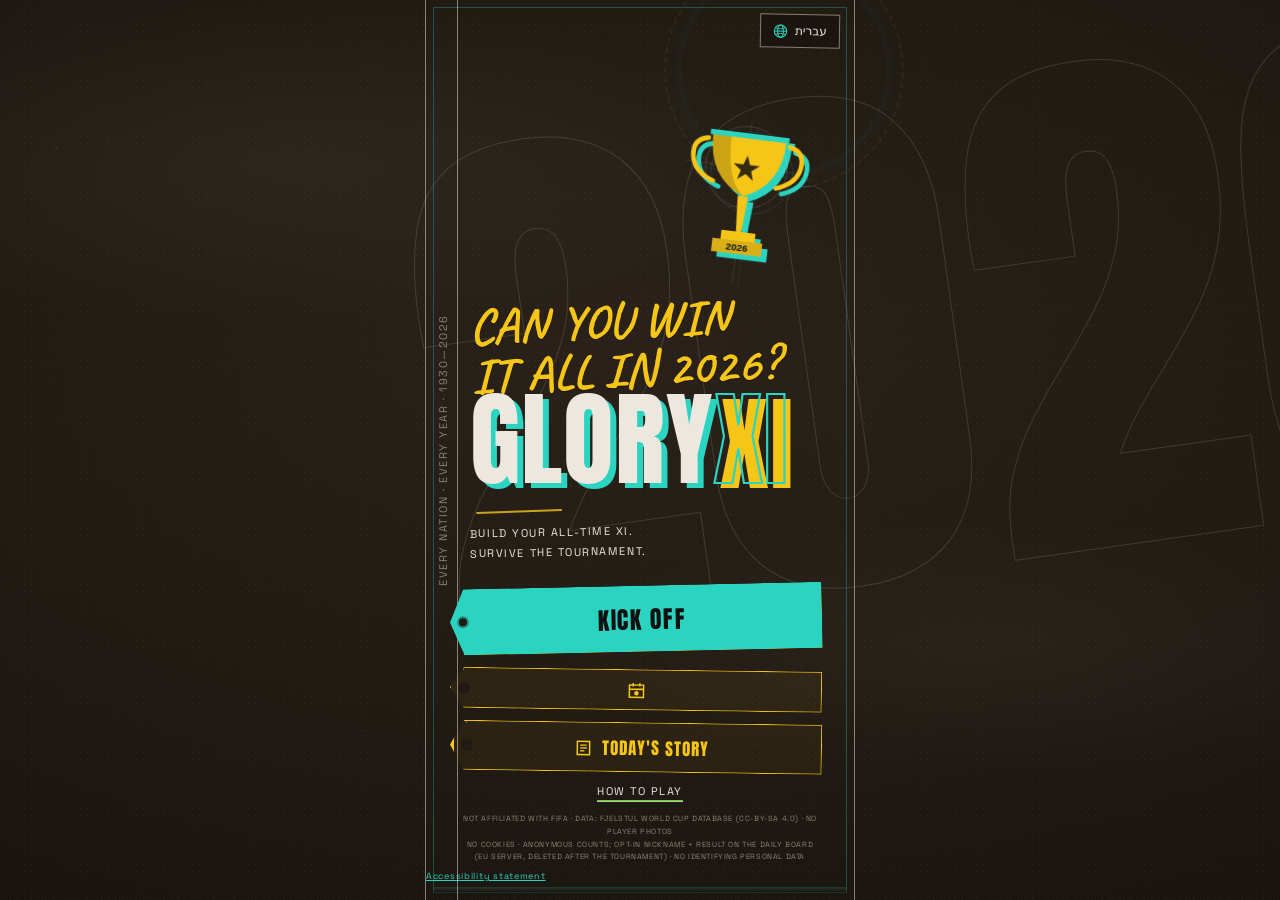
==== index.html @ 89cf3d07 "Scorer engine: personal goal-tendency, opponent scorers, assists, tournament tables - Personal goal-" ====
<!DOCTYPE html>
<html lang="en" dir="ltr">
<head>
  <meta charset="UTF-8">
  <meta name="viewport" content="width=device-width, initial-scale=1.0, viewport-fit=cover">
  <meta name="theme-color" content="#211B14">
  <title>GloryXI — Build Your All-Time XI</title>
  <meta name="description" content="Draw a nation and a year, build your all-time XI from 1930 to 2026, then watch the results clatter in.">
  <meta property="og:title" content="GloryXI — Can You Win It All in 2026?">
  <meta property="og:description" content="Build your all-time XI from every nation and every year since 1930 — then survive a full simulated tournament.">
  <meta property="og:type" content="website">
  <meta property="og:url" content="https://moshfrenkel.github.io/gloryxi/">
  <meta property="og:image" content="https://moshfrenkel.github.io/gloryxi/og.png">
  <meta name="twitter:card" content="summary_large_image">
  <link rel="icon" type="image/svg+xml" href="data:image/svg+xml,%3Csvg xmlns='http://www.w3.org/2000/svg' viewBox='0 0 32 32'%3E%3Crect width='32' height='32' fill='%23101010'/%3E%3Ctext x='16' y='24' text-anchor='middle' font-family='Arial Narrow,Arial' font-weight='bold' font-size='18' fill='%232BD4C0'%3EXI%3C/text%3E%3C/svg%3E">
  <!-- self-hosted fonts — zero third-party requests -->
  <link rel="stylesheet" href="./css/fonts.css">
  <link rel="stylesheet" href="./css/style.css">
  <link rel="stylesheet" href="./css/story.css">
  <!-- daily-leaderboard backend config (public anon key; empty = leaderboard off) -->
  <script src="./js/config.js"></script>
  <!-- anonymous usage stats (Umami) — no cookies, no personal data; see footer note -->
  <script>
    /* owner opt-out: open the site once with ?boss on any device and that
       browser is excluded from analytics forever (umami honours this key) */
    try {
      if (location.search.indexOf('boss') !== -1) localStorage.setItem('umami.disabled', '1');
      if (location.search.indexOf('resetnick') !== -1) localStorage.removeItem('gxi_nick');
    } catch (e) { /* ok */ }
  </script>
  <script defer src="https://cloud.umami.is/script.js" data-website-id="6cae454a-64d6-4b20-b205-41c0088eb00f" data-domains="moshfrenkel.github.io"></script>
</head>
<body>

<div id="loading" class="screen active">
  <div class="load-mark">XI</div>
  <div class="load-cap" data-i18n="loading">LOADING SQUADS</div>
</div>

<!-- S1 — THE SLEEVE -->
<div id="s1" class="screen">
  <div class="reg-marks" aria-hidden="true"></div>
  <div class="vinyl-rings" aria-hidden="true"></div>
  <button id="btn-lang" aria-label="Switch language">
    <svg width="15" height="15" viewBox="0 0 16 16" aria-hidden="true">
      <circle cx="8" cy="8" r="6.6" fill="none" stroke="currentColor" stroke-width="1.1"/>
      <ellipse cx="8" cy="8" rx="3" ry="6.6" fill="none" stroke="currentColor" stroke-width="1.1"/>
      <line x1="1.4" y1="8" x2="14.6" y2="8" stroke="currentColor" stroke-width="1.1"/>
      <path d="M2.6 4.6 Q8 6.4 13.4 4.6 M2.6 11.4 Q8 9.6 13.4 11.4" fill="none" stroke="currentColor" stroke-width="0.9"/>
    </svg>
    <span id="lang-label">עברית</span>
  </button>
  <div class="s1-spine t-cap" aria-hidden="true">EVERY NATION · EVERY YEAR · 1930—2026</div>
  <div class="s1-stack">
    <svg class="trophy-hero" viewBox="0 0 200 250" fill="none" xmlns="http://www.w3.org/2000/svg" aria-label="Trophy">
      <!-- blueprint construction lines behind the cup -->
      <circle cx="100" cy="70" r="62" stroke="rgba(237,232,223,0.22)" stroke-width="1"/>
      <line x1="100" y1="2" x2="100" y2="248" stroke="rgba(237,232,223,0.14)" stroke-width="1"/>
      <line x1="6" y1="70" x2="194" y2="70" stroke="rgba(237,232,223,0.14)" stroke-width="1"/>
      <!-- handles -->
      <path d="M38 32 Q14 36 18 62 Q22 86 52 96" stroke="#F5C518" stroke-width="7" fill="none" stroke-linecap="round"/>
      <path d="M162 32 Q186 36 182 62 Q178 86 148 96" stroke="#F5C518" stroke-width="7" fill="none" stroke-linecap="round"/>
      <!-- bowl -->
      <path d="M44 24 L156 24 Q156 92 100 114 Q44 92 44 24 Z" fill="#F5C518"/>
      <path d="M100 114 Q44 92 44 24 L72 24 Q72 92 100 114 Z" fill="rgba(16,16,16,0.18)"/>
      <rect x="40" y="18" width="120" height="8" fill="#2BD4C0"/>
      <!-- stem + base -->
      <path d="M92 114 L108 114 L104 168 L96 168 Z" fill="#F5C518"/>
      <rect x="74" y="168" width="52" height="14" fill="#F5C518"/>
      <rect x="62" y="182" width="76" height="20" fill="#F5C518"/>
      <rect x="62" y="182" width="76" height="20" fill="rgba(16,16,16,0.12)"/>
      <text x="100" y="197" text-anchor="middle" font-family="Arial Narrow, Arial" font-weight="bold" font-size="15" fill="#101010">2026</text>
      <!-- star -->
      <polygon points="100,52 105,66 120,66 108,75 112,89 100,80 88,89 92,75 80,66 95,66" fill="#101010" opacity="0.85"/>
    </svg>
    <div class="s1-q" data-i18n="s1q">CAN YOU WIN<br>IT ALL IN 2026?</div>
    <div class="s1-logo">GLORY<span class="s1-logo-xi">XI</span></div>
    <div class="s1-rule" aria-hidden="true"></div>
    <div class="s1-tag t-cap" data-i18n="s1tag">BUILD YOUR ALL-TIME XI.<br>SURVIVE THE TOURNAMENT.</div>
  </div>
  <button id="btn-start" class="slab slab-hot" data-i18n="kickoff">KICK OFF</button>
  <button id="daily-btn" class="slab daily-strip" hidden>
    <svg width="17" height="17" viewBox="0 0 18 18" aria-hidden="true"><rect x="1.5" y="3" width="15" height="13" fill="none" stroke="currentColor" stroke-width="1.6"/><line x1="1.5" y1="7.5" x2="16.5" y2="7.5" stroke="currentColor" stroke-width="1.6"/><line x1="5.5" y1="1" x2="5.5" y2="4.5" stroke="currentColor" stroke-width="1.6"/><line x1="12.5" y1="1" x2="12.5" y2="4.5" stroke="currentColor" stroke-width="1.6"/><circle cx="9" cy="11.8" r="2.4" fill="currentColor"/></svg>
    <span id="daily-btn-label"></span>
  </button>
  <button id="story-btn" class="slab daily-strip story-strip" hidden>
    <svg width="17" height="17" viewBox="0 0 18 18" aria-hidden="true"><rect x="2.5" y="2" width="13" height="14" fill="none" stroke="currentColor" stroke-width="1.6"/><line x1="5.5" y1="6" x2="12.5" y2="6" stroke="currentColor" stroke-width="1.4"/><line x1="5.5" y1="9" x2="12.5" y2="9" stroke="currentColor" stroke-width="1.4"/><line x1="5.5" y1="12" x2="10" y2="12" stroke="currentColor" stroke-width="1.4"/></svg>
    <span id="story-btn-label"></span>
  </button>
  <button id="howto-link" class="t-cap" data-i18n="howto_link">HOW TO PLAY</button>
  <div class="footer-note t-cap" data-i18n="footer">Not affiliated with FIFA · Data: Fjelstul World Cup Database (CC-BY-SA 4.0) · No player photos<br>No cookies · anonymous play counts only (visits &amp; games) · no personal data</div>
  <a class="footer-link" href="./accessibility.html" data-i18n="a11y_link">הצהרת נגישות</a>
</div>

<!-- S-HOWTO — 3-step how to play (first run + on demand) -->
<div id="s-howto" class="screen">
  <div class="ht-kicker t-cap" data-i18n="ht_title">HOW TO PLAY</div>
  <div class="ht-zone">
    <div class="ht-art">
      <svg id="ht-art-1" viewBox="0 0 200 120" aria-hidden="true">
        <rect x="22" y="18" width="92" height="62" fill="none" stroke="#EDE8DF" stroke-width="1.5"/>
        <rect x="30" y="26" width="76" height="46" fill="#2BD4C0" opacity="0.85"/>
        <rect x="126" y="18" width="56" height="62" fill="none" stroke="#EDE8DF" stroke-width="1.5"/>
        <text x="154" y="60" text-anchor="middle" font-family="Arial Narrow, Arial" font-weight="bold" font-size="26" fill="#F5C518">1970</text>
        <path d="M52 100 L88 100 M70 88 L70 100" stroke="#8A8378" stroke-width="1.5" fill="none"/>
        <path d="M140 95 q8 12 24 4" stroke="#2BD4C0" stroke-width="2" fill="none"/>
        <path d="M160 102 l6 -4 l-7 -2 z" fill="#2BD4C0"/>
      </svg>
      <svg id="ht-art-2" viewBox="0 0 200 120" aria-hidden="true" style="display:none">
        <rect x="30" y="14" width="140" height="26" fill="none" stroke="#EDE8DF" stroke-width="1.5"/>
        <circle cx="46" cy="27" r="7" fill="#2BD4C0"/>
        <line x1="62" y1="27" x2="130" y2="27" stroke="#8A8378" stroke-width="2"/>
        <text x="160" y="33" text-anchor="middle" font-family="Arial Narrow, Arial" font-weight="bold" font-size="16" fill="#F5C518">87</text>
        <path d="M100 46 L100 66 M92 58 L100 67 L108 58" stroke="#2BD4C0" stroke-width="2" fill="none"/>
        <rect x="58" y="72" width="84" height="34" fill="none" stroke="#EDE8DF" stroke-width="1.5"/>
        <circle cx="80" cy="89" r="6" fill="none" stroke="#2BD4C0" stroke-width="1.6"/>
        <circle cx="100" cy="89" r="6" fill="#2BD4C0"/>
        <circle cx="120" cy="89" r="6" fill="none" stroke="#2BD4C0" stroke-width="1.6"/>
        <text x="100" y="116" text-anchor="middle" font-family="Arial Narrow, Arial" font-weight="bold" font-size="11" fill="#8A8378">× 11</text>
      </svg>
      <svg id="ht-art-3" viewBox="0 0 200 120" aria-hidden="true" style="display:none">
        <path d="M30 96 L58 96 L58 60 L86 60 L86 30 L114 30 L114 60 L142 60 L142 96 L170 96" fill="none" stroke="#EDE8DF" stroke-width="1.5"/>
        <path d="M88 12 Q76 14 78 26 Q80 38 94 42 M112 12 Q124 14 122 26 Q120 38 106 42" stroke="#F5C518" stroke-width="3" fill="none" stroke-linecap="round"/>
        <path d="M90 8 L110 8 Q110 36 100 44 Q90 36 90 8 Z" fill="#F5C518"/>
        <rect x="93" y="44" width="14" height="6" fill="#F5C518"/>
        <circle cx="48" cy="84" r="4" fill="#2BD4C0"/><circle cx="100" cy="84" r="4" fill="#2BD4C0"/><circle cx="152" cy="84" r="4" fill="#2BD4C0"/>
      </svg>
    </div>
    <div class="ht-step t-cap" id="ht-step">1 / 3</div>
    <div class="ht-title" id="ht-title"></div>
    <div class="ht-body" id="ht-body"></div>
  </div>
  <div class="ht-dashes" aria-hidden="true"><i id="htd-1"></i><i id="htd-2"></i><i id="htd-3"></i></div>
  <button id="ht-next" class="slab slab-hot"></button>
</div>

<!-- S-DAILY — daily challenge board -->
<div id="s-daily" class="screen">
  <div class="status-strip">
    <div class="t-cap" data-i18n="daily_title">THE DAILY CHALLENGE</div>
  </div>
  <div class="daily-head">
    <div class="daily-big" data-i18n="daily_big">ONE A DAY.<br>UNTIL THE FINAL.</div>
    <div class="t-cap daily-sub" data-i18n="daily_sub">39 DAYS · ONLY TODAY IS OPEN · PROOF GOES TO THE GROUP</div>
    <a id="daily-group-link" href="https://chat.whatsapp.com/CcAQQbH9AVi9VCGCJer4JV" target="_blank" rel="noopener" data-i18n="grp_board">THE GROUP &#8594;</a>
    <button id="daily-board-link" class="lb-open-link" hidden data-i18n="lb_today">TODAY'S BOARD &#8594;</button>
  </div>
  <div id="daily-list" role="list" aria-label="Daily challenges"></div>
  <button id="daily-close" class="board-strip board-strip-close">
    <span class="t-cap" data-i18n="daily_back">BACK</span>
    <svg width="14" height="10" viewBox="0 0 14 10" aria-hidden="true"><path d="M1 1 L7 8 L13 1" stroke="#EDE8DF" stroke-width="1.5" fill="none"/></svg>
  </button>
</div>

<!-- S-BOARD — live daily leaderboard -->
<div id="s-board" class="screen">
  <div class="status-strip">
    <div class="t-cap" data-i18n="lb_board_title">DAILY BOARD</div>
  </div>
  <div class="board-head">
    <h2 id="board-title" class="board-title"></h2>
    <p id="board-sub" class="board-sub t-cap"></p>
  </div>
  <div id="board-state" class="board-state" role="status"></div>
  <ol id="board-list" class="board-list" aria-label="Daily leaderboard"></ol>
  <button id="board-back" class="board-strip board-strip-close">
    <span class="t-cap" data-i18n="daily_back">BACK</span>
    <svg width="14" height="10" viewBox="0 0 14 10" aria-hidden="true"><path d="M1 1 L7 8 L13 1" stroke="#EDE8DF" stroke-width="1.5" fill="none"/></svg>
  </button>
</div>

<!-- S0 — HALL OF LEGENDS (captain's pick) -->
<div id="s0" class="screen">
  <div class="status-strip">
    <div class="t-cap legend-kicker" data-i18n="s0_kicker">STEP 1 · YOUR LEGEND</div>
  </div>
  <div class="legend-head">
    <div class="legend-title" data-i18n="s0_title">HALL OF<br>LEGENDS</div>
    <div class="t-cap legend-sub" data-i18n="s0_sub">PICK ONE ALL-TIME GREAT — HE GOES STRAIGHT INTO YOUR TEAM.<br>THE OTHER 10? RANDOM DRAWS. GOOD LUCK.</div>
  </div>
  <div id="legend-list" role="list" aria-label="Legends"></div>
</div>

<!-- S2 — THE DRAW (auto split-flap) -->
<div id="s2" class="screen">
  <div class="s2-spine t-cap" aria-hidden="true" data-i18n="s2_spine">THE DRAW</div>
  <div class="s2-round t-cap" id="s2-round"></div>
  <div class="spin-zone">
    <div class="flagreel" id="flagreel">
      <div class="reel-fade t" aria-hidden="true"></div>
      <div class="flag-track" id="flag-track"></div>
      <div class="reel-fade b" aria-hidden="true"></div>
    </div>
    <div class="spin-year-frame">
      <div id="spin-year">––––</div>
    </div>
  </div>
  <div id="draw-header" class="draw-stamp" aria-live="assertive"></div>
  <div class="skip-row">
    <button id="btn-skip-team" class="skip-box t-cap" data-i18n="skip_team">NEW NATION</button>
    <button id="btn-skip-year" class="skip-box t-cap" data-i18n="skip_year">NEW YEAR</button>
  </div>
  <div class="hint-line t-cap" data-i18n="s2_hint">DRAWING YOUR NATION AND YEAR…</div>
</div>

<!-- S3 — SQUAD SHEET -->
<div id="s3" class="screen">
  <div class="status-strip">
    <div id="progress-pips" aria-label="Draft progress"></div>
    <div id="round-label" class="t-cap" aria-live="polite"></div>
  </div>
  <div class="squad-spine t-cap" id="squad-spine" aria-hidden="true"></div>
  <div class="squad-head">
    <img id="squad-flag" class="squad-flag" alt="" draggable="false">
    <div id="squad-title" class="squad-title"></div>
    <div class="skip-row skip-row-s3">
      <button id="btn-skip-team-s3" class="skip-box t-cap" data-i18n="skip_team">NEW NATION</button>
      <button id="btn-skip-year-s3" class="skip-box t-cap" data-i18n="skip_year">NEW YEAR</button>
    </div>
  </div>
  <div class="hint-line t-cap" data-i18n="s3_hint">TAP A PLAYER, THEN TAP A POSITION</div>
  <div id="player-list" role="list" aria-label="Squad"></div>
  <button id="board-toggle" class="board-strip">
    <svg width="22" height="15" viewBox="0 0 22 15" aria-hidden="true"><rect x="1" y="1" width="20" height="13" fill="none" stroke="#2BD4C0" stroke-width="1.3"/><line x1="11" y1="1" x2="11" y2="14" stroke="#2BD4C0" stroke-width="1.3"/><circle cx="11" cy="7.5" r="2.6" fill="none" stroke="#2BD4C0" stroke-width="1.3"/></svg>
    <span class="t-cap" data-i18n="board_see">SEE MY TEAM SO FAR</span>
    <span id="board-count" class="board-count">0/11</span>
    <svg width="14" height="10" viewBox="0 0 14 10" aria-hidden="true"><path d="M1 9 L7 2 L13 9" stroke="#EDE8DF" stroke-width="1.5" fill="none"/></svg>
  </button>
</div>

<!-- S-JOKER — post-draft surprise -->
<div id="s-joker" class="screen">
  <div class="joker-head">
    <div class="t-cap joker-kicker" data-i18n="jk_kicker">SURPRISE — THE JOKER</div>
    <div class="joker-title" data-i18n="jk_title">ONE LAST CALL,<br>GAFFER</div>
    <div class="t-cap joker-sub" id="joker-sub">YOUR XI IS COMPLETE. SWAP ONE PLAYER FOR A FRESH DRAW — OR TRUST YOUR BOARD.</div>
  </div>
  <div class="board-pitch joker-pitch">
    <svg viewBox="0 0 375 520" preserveAspectRatio="none" class="pitch-lines" aria-hidden="true">
      <rect x="12" y="12" width="351" height="496" fill="none" stroke="#FFFFFF" stroke-width="1"/>
      <line x1="12" y1="260" x2="363" y2="260" stroke="#FFFFFF" stroke-width="1"/>
      <circle cx="187.5" cy="260" r="46" fill="none" stroke="#FFFFFF" stroke-width="1"/>
      <rect x="97" y="12" width="181" height="58" fill="none" stroke="#FFFFFF" stroke-width="1"/>
      <rect x="97" y="450" width="181" height="58" fill="none" stroke="#FFFFFF" stroke-width="1"/>
    </svg>
    <div id="joker-slots"></div>
  </div>
  <div class="action-row">
    <button id="joker-swap" class="slab slab-gold" data-i18n="jk_swap">SWAP ONE</button>
    <button id="joker-keep" class="slab slab-hot" data-i18n="jk_keep">PLAY</button>
  </div>
</div>

<!-- S-NAME — name your XI -->
<div id="s-name" class="screen">
  <div class="name-zone">
    <div class="t-cap name-kicker" data-i18n="nm_kicker">FINAL TOUCH</div>
    <div class="name-title" data-i18n="nm_title">NAME<br>YOUR XI</div>
    <input id="team-name" class="name-input" type="text" maxlength="18" autocomplete="off"
           autocapitalize="characters" spellcheck="false" placeholder="THE INVINCIBLES" data-i18n-ph="nm_ph">
    <div class="t-cap name-hint" data-i18n="nm_hint">THIS GOES ON THE SCOREBOARD — AND ON THE SHARE CARD.</div>
  </div>
  <button id="btn-name-lock" class="slab slab-hot" data-i18n="nm_lock">LOCK IT IN</button>
</div>

<!-- S4 — THE BOARD (overlay) -->
<div id="s4" class="screen">
  <div class="board-head">
    <span class="t-cap" data-i18n="s4_head">MY TEAM — 4·4·2</span>
    <span id="board-count-2" class="board-count"></span>
  </div>
  <div class="board-pitch">
    <svg viewBox="0 0 375 520" preserveAspectRatio="none" class="pitch-lines" aria-hidden="true">
      <rect x="12" y="12" width="351" height="496" fill="none" stroke="#EDE8DF" stroke-width="1"/>
      <line x1="12" y1="260" x2="363" y2="260" stroke="#EDE8DF" stroke-width="1"/>
      <circle cx="187.5" cy="260" r="46" fill="none" stroke="#EDE8DF" stroke-width="1"/>
      <rect x="97" y="12" width="181" height="58" fill="none" stroke="#EDE8DF" stroke-width="1"/>
      <rect x="97" y="450" width="181" height="58" fill="none" stroke="#EDE8DF" stroke-width="1"/>
      <rect x="142" y="12" width="91" height="24" fill="none" stroke="#EDE8DF" stroke-width="1"/>
      <rect x="142" y="484" width="91" height="24" fill="none" stroke="#EDE8DF" stroke-width="1"/>
    </svg>
    <div id="board-slots"></div>
  </div>
  <button id="board-close" class="board-strip board-strip-close">
    <span class="t-cap" data-i18n="s4_close">BACK TO THE SQUAD</span>
    <svg width="14" height="10" viewBox="0 0 14 10" aria-hidden="true"><path d="M1 1 L7 8 L13 1" stroke="#EDE8DF" stroke-width="1.5" fill="none"/></svg>
  </button>
</div>

<!-- S5 — THE VIDIPRINTER -->
<div id="s5" class="screen">
  <div class="s5-head">
    <div class="t-cap s5-kicker" data-i18n="s5_kicker">RESULTS SERVICE</div>
    <div class="s5-title" data-i18n="s5_title">THE&nbsp;TOURNAMENT</div>
    <div class="hint-line t-cap" data-i18n="s5_hint">TAP THE BUTTON TO PLAY EACH MATCH</div>
  </div>
  <div id="printer-feed" role="log" aria-live="polite"></div>
  <button id="btn-next-match" class="slab slab-hot">RUN MATCH 1</button>
</div>

<!-- S6 — THE BACK COVER -->
<div id="s6" class="screen">
  <div class="reg-marks" aria-hidden="true"></div>
  <div class="verdict-zone">
    <div class="t-cap verdict-kicker" data-i18n="s6_kicker">FINAL RESULT</div>
    <div id="verdict-stage" class="verdict-stage"></div>
    <div id="verdict-proof" class="verdict-proof" hidden></div>
    <div id="verdict-record" class="verdict-record"></div>
    <div id="verdict-avg" class="t-cap verdict-avg"></div>
  </div>
  <div class="t-cap tracklist-label" data-i18n="xi_label">YOUR ALL-TIME XI</div>
  <div class="result-pitch">
    <svg viewBox="0 0 375 520" preserveAspectRatio="none" class="pitch-lines" aria-hidden="true">
      <rect x="12" y="12" width="351" height="496" fill="none" stroke="#FFFFFF" stroke-width="1.5"/>
      <line x1="12" y1="260" x2="363" y2="260" stroke="#FFFFFF" stroke-width="1.5"/>
      <circle cx="187.5" cy="260" r="46" fill="none" stroke="#FFFFFF" stroke-width="1.5"/>
      <rect x="97" y="12" width="181" height="58" fill="none" stroke="#FFFFFF" stroke-width="1.5"/>
      <rect x="97" y="450" width="181" height="58" fill="none" stroke="#FFFFFF" stroke-width="1.5"/>
    </svg>
    <div id="result-slots"></div>
  </div>
  <div id="tourney-badge" class="tourney-badge" hidden></div>
  <div id="result-scorers" class="result-scorers" hidden></div>
  <div id="lb-row" class="lb-row" hidden>
    <div id="lb-sent" class="lb-sent" hidden dir="auto"></div>
    <button id="lb-change" class="lb-open-link" hidden data-i18n="lb_change">change nickname</button>
    <button id="lb-view" class="lb-open-link" hidden data-i18n="lb_view">SEE THE DAILY BOARD &#8594;</button>
    <div id="lb-setnick" class="lb-setnick" hidden>
      <label for="lb-nick" id="lb-nick-label" class="lb-nick-label" data-i18n="lb_label">JOIN TODAY'S BOARD — PICK A NICKNAME</label>
      <input id="lb-nick" class="lb-nick" type="text" maxlength="20" autocomplete="off" spellcheck="false" dir="auto" data-i18n-ph="lb_ph" placeholder="Your nickname">
      <button id="lb-save" class="slab slab-hot lb-save" data-i18n="lb_save">ADD ME TO THE BOARD</button>
      <p id="lb-note" class="lb-note" data-i18n="lb_note">A nickname + your result only, for the daily board. Pick a name that doesn't identify you. No tracking.</p>
    </div>
  </div>
  <div class="action-row">
    <button id="btn-share" class="slab slab-hot" data-i18n="share">SHARE</button>
    <button id="btn-again" class="slab slab-line" data-i18n="again">PLAY AGAIN</button>
  </div>
  <a id="group-cta" href="https://chat.whatsapp.com/CcAQQbH9AVi9VCGCJer4JV" target="_blank" rel="noopener">
    <span class="gc-kick t-cap" data-i18n="grp_kick">THE DRESSING ROOM</span>
    <span class="gc-main" data-i18n="grp_main">WON? CRASHED OUT? THE GROUP WANTS PROOF.</span>
    <span class="gc-btn">
      <span data-i18n="grp_btn">JOIN THE WHATSAPP GROUP</span>
      <svg width="22" height="14" viewBox="0 0 22 14" aria-hidden="true"><path d="M1.5 8 q9 -7 17 -3.5 M14 1.5 l5.2 3.1 l-5.8 2.6" fill="none" stroke="currentColor" stroke-width="2" stroke-linecap="round" stroke-linejoin="round"/></svg>
    </span>
  </a>
</div>

<!-- S-STORY — Dante's daily article reader -->
<div id="s-story" class="screen">
  <div class="status-strip story-top">
    <button id="story-back-top" class="story-back-top" aria-label="Back">
      <svg width="20" height="14" viewBox="0 0 20 14" aria-hidden="true"><path d="M7 1 L1 7 L7 13 M1 7 H19" stroke="currentColor" stroke-width="1.8" fill="none" stroke-linecap="round" stroke-linejoin="round"/></svg>
      <span class="t-cap" id="story-back-top-label"></span>
    </button>
    <div class="t-cap" id="story-kicker"></div>
    <button id="story-share" class="story-share" aria-label="Share">
      <svg width="19" height="19" viewBox="0 0 20 20" fill="none" stroke="currentColor" stroke-width="1.7" stroke-linecap="round" stroke-linejoin="round" aria-hidden="true">
        <circle cx="14.6" cy="4.2" r="2.3"/><circle cx="5" cy="10" r="2.3"/><circle cx="14.6" cy="15.8" r="2.3"/>
        <path d="M7 8.85 L12.6 5.35 M7 11.15 L12.6 14.65"/>
      </svg>
      <span class="t-cap" id="story-share-label"></span>
    </button>
  </div>
  <div class="story-scroll">
    <h1 id="story-title" class="story-title"></h1>
    <div id="story-dek" class="story-dek"></div>
    <div id="story-by" class="story-by t-cap"></div>
    <figure class="story-hero"><img id="story-hero-img" alt="" draggable="false"></figure>
    <div id="story-body" class="story-body"></div>
    <div id="story-dyk" class="story-dyk" hidden>
      <div class="dyk-k t-cap" id="story-dyk-k"></div>
      <p id="story-dyk-p"></p>
    </div>
    <div class="story-disc" id="story-disc"></div>
    <div class="story-sources">
      <div class="t-cap" id="story-src-label"></div>
      <ul id="story-src-list"></ul>
    </div>
    <button id="story-share-cta" class="story-share-cta" aria-label="Share">
      <svg width="20" height="20" viewBox="0 0 20 20" fill="none" stroke="currentColor" stroke-width="1.7" stroke-linecap="round" stroke-linejoin="round" aria-hidden="true">
        <circle cx="14.6" cy="4.2" r="2.3"/><circle cx="5" cy="10" r="2.3"/><circle cx="14.6" cy="15.8" r="2.3"/>
        <path d="M7 8.85 L12.6 5.35 M7 11.15 L12.6 14.65"/>
      </svg>
      <span id="story-share-cta-label"></span>
    </button>
  </div>
  <button id="story-back" class="board-strip board-strip-close">
    <span class="t-cap" id="story-back-label"></span>
    <svg width="14" height="10" viewBox="0 0 14 10" aria-hidden="true"><path d="M1 1 L7 8 L13 1" stroke="#EDE8DF" stroke-width="1.5" fill="none"/></svg>
  </button>
</div>

<script type="module" src="./js/main.js"></script>
<script defer src="./js/fx.js"></script>
</body>
</html>
---- css/fonts.css ----
/* Caveat — chalk handwriting headings (self-hosted, no third-party requests) */
/* latin */
@font-face {
  font-family: 'Caveat';
  font-style: normal;
  font-weight: 400 700;
  font-display: swap;
  src: url(./../fonts/caveat-latin.woff2) format('woff2');
  unicode-range: U+0000-00FF, U+0131, U+0152-0153, U+02BB-02BC, U+02C6, U+02DA, U+02DC, U+0304, U+0308, U+0329, U+2000-206F, U+20AC, U+2122, U+2191, U+2193, U+2212, U+2215, U+FEFF, U+FFFD;
}
/* latin-ext */
@font-face {
  font-family: 'Caveat';
  font-style: normal;
  font-weight: 400 700;
  font-display: swap;
  src: url(./../fonts/caveat-latin-ext.woff2) format('woff2');
  unicode-range: U+0100-02BA, U+02BD-02C5, U+02C7-02CC, U+02CE-02D7, U+02DD-02FF, U+0304, U+0308, U+0329, U+1D00-1DBF, U+1E00-1E9F, U+1EF2-1EFF, U+2020, U+20A0-20AB, U+20AD-20C0, U+2113, U+2C60-2C7F, U+A720-A7FF;
}

/* vietnamese */
@font-face {
  font-family: 'Anton';
  font-style: normal;
  font-weight: 400;
  font-display: swap;
  src: url(./../fonts/anton-1Ptgg87LROyAm3K8-C8QSw.woff2) format('woff2');
  unicode-range: U+0102-0103, U+0110-0111, U+0128-0129, U+0168-0169, U+01A0-01A1, U+01AF-01B0, U+0300-0301, U+0303-0304, U+0308-0309, U+0323, U+0329, U+1EA0-1EF9, U+20AB;
}
/* latin-ext */
@font-face {
  font-family: 'Anton';
  font-style: normal;
  font-weight: 400;
  font-display: swap;
  src: url(./../fonts/anton-1Ptgg87LROyAm3K9-C8QSw.woff2) format('woff2');
  unicode-range: U+0100-02BA, U+02BD-02C5, U+02C7-02CC, U+02CE-02D7, U+02DD-02FF, U+0304, U+0308, U+0329, U+1D00-1DBF, U+1E00-1E9F, U+1EF2-1EFF, U+2020, U+20A0-20AB, U+20AD-20C0, U+2113, U+2C60-2C7F, U+A720-A7FF;
}
/* latin */
@font-face {
  font-family: 'Anton';
  font-style: normal;
  font-weight: 400;
  font-display: swap;
  src: url(./../fonts/anton-1Ptgg87LROyAm3Kz-C8.woff2) format('woff2');
  unicode-range: U+0000-00FF, U+0131, U+0152-0153, U+02BB-02BC, U+02C6, U+02DA, U+02DC, U+0304, U+0308, U+0329, U+2000-206F, U+20AC, U+2122, U+2191, U+2193, U+2212, U+2215, U+FEFF, U+FFFD;
}
/* vietnamese */
@font-face {
  font-family: 'Space Grotesk';
  font-style: normal;
  font-weight: 400;
  font-display: swap;
  src: url(./../fonts/spacegrotesk-V8mDoQDjQSkFtoMM3T6r8E7mPb54C-s0.woff2) format('woff2');
  unicode-range: U+0102-0103, U+0110-0111, U+0128-0129, U+0168-0169, U+01A0-01A1, U+01AF-01B0, U+0300-0301, U+0303-0304, U+0308-0309, U+0323, U+0329, U+1EA0-1EF9, U+20AB;
}
/* latin-ext */
@font-face {
  font-family: 'Space Grotesk';
  font-style: normal;
  font-weight: 400;
  font-display: swap;
  src: url(./../fonts/spacegrotesk-V8mDoQDjQSkFtoMM3T6r8E7mPb94C-s0.woff2) format('woff2');
  unicode-range: U+0100-02BA, U+02BD-02C5, U+02C7-02CC, U+02CE-02D7, U+02DD-02FF, U+0304, U+0308, U+0329, U+1D00-1DBF, U+1E00-1E9F, U+1EF2-1EFF, U+2020, U+20A0-20AB, U+20AD-20C0, U+2113, U+2C60-2C7F, U+A720-A7FF;
}
/* latin */
@font-face {
  font-family: 'Space Grotesk';
  font-style: normal;
  font-weight: 400;
  font-display: swap;
  src: url(./../fonts/spacegrotesk-V8mDoQDjQSkFtoMM3T6r8E7mPbF4Cw.woff2) format('woff2');
  unicode-range: U+0000-00FF, U+0131, U+0152-0153, U+02BB-02BC, U+02C6, U+02DA, U+02DC, U+0304, U+0308, U+0329, U+2000-206F, U+20AC, U+2122, U+2191, U+2193, U+2212, U+2215, U+FEFF, U+FFFD;
}
/* vietnamese */
@font-face {
  font-family: 'Space Grotesk';
  font-style: normal;
  font-weight: 500;
  font-display: swap;
  src: url(./../fonts/spacegrotesk-V8mDoQDjQSkFtoMM3T6r8E7mPb54C-s0.woff2) format('woff2');
  unicode-range: U+0102-0103, U+0110-0111, U+0128-0129, U+0168-0169, U+01A0-01A1, U+01AF-01B0, U+0300-0301, U+0303-0304, U+0308-0309, U+0323, U+0329, U+1EA0-1EF9, U+20AB;
}
/* latin-ext */
@font-face {
  font-family: 'Space Grotesk';
  font-style: normal;
  font-weight: 500;
  font-display: swap;
  src: url(./../fonts/spacegrotesk-V8mDoQDjQSkFtoMM3T6r8E7mPb94C-s0.woff2) format('woff2');
  unicode-range: U+0100-02BA, U+02BD-02C5, U+02C7-02CC, U+02CE-02D7, U+02DD-02FF, U+0304, U+0308, U+0329, U+1D00-1DBF, U+1E00-1E9F, U+1EF2-1EFF, U+2020, U+20A0-20AB, U+20AD-20C0, U+2113, U+2C60-2C7F, U+A720-A7FF;
}
/* latin */
@font-face {
  font-family: 'Space Grotesk';
  font-style: normal;
  font-weight: 500;
  font-display: swap;
  src: url(./../fonts/spacegrotesk-V8mDoQDjQSkFtoMM3T6r8E7mPbF4Cw.woff2) format('woff2');
  unicode-range: U+0000-00FF, U+0131, U+0152-0153, U+02BB-02BC, U+02C6, U+02DA, U+02DC, U+0304, U+0308, U+0329, U+2000-206F, U+20AC, U+2122, U+2191, U+2193, U+2212, U+2215, U+FEFF, U+FFFD;
}
/* vietnamese */
@font-face {
  font-family: 'Space Grotesk';
  font-style: normal;
  font-weight: 700;
  font-display: swap;
  src: url(./../fonts/spacegrotesk-V8mDoQDjQSkFtoMM3T6r8E7mPb54C-s0.woff2) format('woff2');
  unicode-range: U+0102-0103, U+0110-0111, U+0128-0129, U+0168-0169, U+01A0-01A1, U+01AF-01B0, U+0300-0301, U+0303-0304, U+0308-0309, U+0323, U+0329, U+1EA0-1EF9, U+20AB;
}
/* latin-ext */
@font-face {
  font-family: 'Space Grotesk';
  font-style: normal;
  font-weight: 700;
  font-display: swap;
  src: url(./../fonts/spacegrotesk-V8mDoQDjQSkFtoMM3T6r8E7mPb94C-s0.woff2) format('woff2');
  unicode-range: U+0100-02BA, U+02BD-02C5, U+02C7-02CC, U+02CE-02D7, U+02DD-02FF, U+0304, U+0308, U+0329, U+1D00-1DBF, U+1E00-1E9F, U+1EF2-1EFF, U+2020, U+20A0-20AB, U+20AD-20C0, U+2113, U+2C60-2C7F, U+A720-A7FF;
}
/* latin */
@font-face {
  font-family: 'Space Grotesk';
  font-style: normal;
  font-weight: 700;
  font-display: swap;
  src: url(./../fonts/spacegrotesk-V8mDoQDjQSkFtoMM3T6r8E7mPbF4Cw.woff2) format('woff2');
  unicode-range: U+0000-00FF, U+0131, U+0152-0153, U+02BB-02BC, U+02C6, U+02DA, U+02DC, U+0304, U+0308, U+0329, U+2000-206F, U+20AC, U+2122, U+2191, U+2193, U+2212, U+2215, U+FEFF, U+FFFD;
}
---- css/style.css ----
/* GloryXI — COACH'S TACTICAL CHALKBOARD.
   A dark warm-slate board: chalk-drawn headings (Caveat), hand-drawn lines that
   draw themselves on, a living layered background (slate gradient + drifting
   chalk-dust + eraser sheen + vignette). No wooden frame — a thin teal hairline /
   chalk-tray edge instead. Legends read as pure chalk; players on the pitch are
   vivid full-colour kit "magnets" floating above the chalk with a soft shadow.
   The world tilts with the phone (fx.js drives --px / --py, -1..1). */

:root {
  --paper: #211B14;          /* warm-charcoal board base */
  --paper-deep: #14100A;     /* near-black, board deepening */
  --ink:   #101010;
  --bone:  #EDE8DF;          /* chalk / bone */
  --hot:   #2BD4C0;          /* primary accent — teal */
  --gold:  #F5C518;          /* secondary accent — gold */
  --warn:  #FF9F6E;          /* coral — negatives only */
  --grass: #2F8F4A;          /* grass green — pitch hints only */
  --grey:  #8A8378;
  --hair:  rgba(237, 232, 223, 0.5);
  --string: rgba(237, 232, 223, 0.38);
  /* dim accent washes — for big surfaces where full ink would shout */
  --hot-dim:  rgba(43, 212, 192, 0.35);
  --gold-dim: rgba(245, 197, 24, 0.3);
  --chalk: 'Caveat', 'Comic Sans MS', cursive;   /* handwriting headings */
  --grass1: #2BD4C0;         /* legacy aliases (kept so nothing breaks) */
  --grass2: #1E9E90;
  --px: 0;                   /* parallax x, set by fx.js */
  --py: 0;                   /* parallax y, set by fx.js */
}

* { margin: 0; padding: 0; box-sizing: border-box; -webkit-tap-highlight-color: transparent; }

html, body { height: 100%; overscroll-behavior: none; }

body {
  background: var(--paper);
  color: var(--bone);
  font-family: 'Space Grotesk', system-ui, sans-serif;
  overflow: hidden;
  /* ── ALIVE board: layered depth, never one flat colour ── */
  background-image:
    /* soft eraser smears — broad faint diagonal sweeps */
    radial-gradient(ellipse 70% 30% at 22% 18%, rgba(237,232,223,0.045), transparent 60%),
    radial-gradient(ellipse 60% 24% at 78% 72%, rgba(237,232,223,0.035), transparent 60%),
    /* chalk-dust grain — two fine offset speckle screens */
    radial-gradient(rgba(237,232,223,0.05) 0.8px, transparent 1px),
    radial-gradient(rgba(237,232,223,0.03) 0.8px, transparent 1px),
    /* rich slate gradient — warm-charcoal deepening to near-black + vignette */
    radial-gradient(ellipse 120% 90% at 50% 38%, #2A221A 0%, var(--paper) 45%, var(--paper-deep) 100%);
  background-size: 100% 100%, 100% 100%, 7px 7px, 11px 11px, 100% 100%;
  background-position: 0 0, 0 0, 0 0, 4px 3px, 0 0;
}
/* drifting chalk-dust layer — slow parallax breathing over the board */
body::before {
  content: ''; position: fixed; inset: -10%; pointer-events: none; z-index: 0;
  background:
    radial-gradient(circle 1.5px at 12% 22%, rgba(237,232,223,0.10), transparent 2px),
    radial-gradient(circle 1px   at 64% 14%, rgba(237,232,223,0.08), transparent 1.5px),
    radial-gradient(circle 1.5px at 84% 58%, rgba(43,212,192,0.07), transparent 2px),
    radial-gradient(circle 1px   at 32% 76%, rgba(237,232,223,0.07), transparent 1.5px),
    radial-gradient(circle 1px   at 50% 44%, rgba(245,197,24,0.05), transparent 1.5px);
  translate: calc(var(--px) * -18px) calc(var(--py) * -14px);
  transition: translate 220ms linear;
  animation: dust-drift 26s ease-in-out infinite;
}
@keyframes dust-drift {
  50% { transform: translateY(-10px) rotate(0.4deg); opacity: 0.85; }
}
/* keep real content above the dust */
.screen { z-index: 1; }

/* draw-on chalk underline — reusable handwriting rule */
@keyframes chalk-draw { from { stroke-dashoffset: var(--len, 400); } to { stroke-dashoffset: 0; } }

.t-cap {
  font-size: 11px;
  letter-spacing: 0.14em;
  color: var(--grey);
  text-transform: uppercase;
}

button { font-family: inherit; color: inherit; background: none; border: none; cursor: pointer; }

/* pressed tag — yanked down hard on its string */
button:active, .player-row:active, .slot-option:active {
  transform: translateY(4px) rotate(0.8deg) scale(0.98);
  transition: transform 50ms ease-out;
}

/* ── screens: every entry SLAMS in from depth, no blur ───── */
.screen { display: none; position: fixed; inset: 0; flex-direction: column; perspective: 900px; }
.screen.active { display: flex; }

.screen.active > * {
  animation: press-slam 380ms cubic-bezier(0.2, 1.25, 0.4, 1) backwards;
}
.screen.active > *:nth-child(2) { animation-delay: 45ms; }
.screen.active > *:nth-child(3) { animation-delay: 90ms; }
.screen.active > *:nth-child(4) { animation-delay: 135ms; }
.screen.active > *:nth-child(5) { animation-delay: 180ms; }
.screen.active > *:nth-child(6) { animation-delay: 225ms; }
.screen.active > *:nth-child(n+7) { animation-delay: 270ms; }
@keyframes press-slam {
  from { translate: 0 30px -220px; opacity: 0; }
  70%  { translate: 0 -3px 14px; }
}

/* ── loading ─────────────────────────────────────────────── */
#loading { align-items: flex-start; justify-content: flex-end; padding: 32px 24px; }
.load-mark {
  font-family: 'Anton', 'Arial Narrow', sans-serif;
  font-size: 96px; line-height: 0.9;
  color: transparent; -webkit-text-stroke: 2px var(--hot);
  text-shadow: 7px 5px 0 var(--gold);
}
.load-cap { margin-top: 14px; animation: blink 1.1s steps(2) infinite; }
@keyframes blink { 50% { opacity: 0.25; } }

/* ── chalk-tray edge — a thin clean modern frame, NOT a wooden one ── */
.reg-marks { position: absolute; inset: 0; pointer-events: none; }
/* fine teal hairline inset around the board */
.reg-marks::before {
  content: ''; position: absolute; inset: 7px;
  border: 1px solid rgba(43,212,192,0.30);
}
/* the chalk tray — a slim strip resting along the bottom edge */
.reg-marks::after {
  content: ''; position: absolute; left: 7px; right: 7px; bottom: 7px; height: 5px;
  background: linear-gradient(180deg, rgba(237,232,223,0.10), rgba(0,0,0,0.4));
  border-top: 1px solid rgba(43,212,192,0.22);
}

/* faint chalk-circle doodle — a coach's scribble drifting in the corner */
.vinyl-rings {
  position: absolute; top: -50px; right: -50px; width: 240px; height: 240px;
  border-radius: 50%; pointer-events: none; opacity: 0.5;
  border: 2px dashed rgba(237,232,223,0.10);
  background:
    radial-gradient(circle, transparent 60%, rgba(43,212,192,0.06) 62%, transparent 68%);
  translate: calc(var(--px) * -36px) calc(var(--py) * -26px) 0;
  transition: translate 120ms linear;
  animation: moon-turn 90s linear infinite;
}
@keyframes moon-turn { to { rotate: 360deg; } }

/* ── S1 — the front page, exploded ───────────────────────── */
#s1 { padding: 0 0 18px; }
/* giant ghost year — deepest layer, big parallax travel */
#s1::before {
  content: '2026'; position: absolute; top: 5%; left: -4%;
  font-family: 'Anton', 'Arial Narrow', sans-serif;
  font-size: 44vw; line-height: 1; pointer-events: none;
  color: transparent; -webkit-text-stroke: 1px rgba(237,232,223,0.14);
  rotate: -8deg;
  translate: calc(var(--px) * -60px) calc(var(--py) * -44px) 0;
  transition: translate 120ms linear;
  animation: ghost-breathe 7s ease-in-out infinite;
}
@keyframes ghost-breathe { 50% { opacity: 0.55; scale: 1.02; } }
.s1-spine {
  position: absolute; left: 10px; top: 0; bottom: 0;
  writing-mode: vertical-rl; rotate: 180deg;
  display: flex; align-items: center; justify-content: center;
  border-left: 1px solid var(--hair); padding-left: 7px;
}
.s1-stack { flex: 1; display: flex; flex-direction: column; justify-content: flex-end; padding: 0 24px 26px 44px; }
.trophy-hero {
  width: 132px; align-self: flex-end; margin-right: 6%;
  rotate: 7deg;
  translate: calc(var(--px) * 34px) calc(var(--py) * 26px) 0;
  filter: drop-shadow(6px 5px 0 var(--hot));
  animation: trophy-float 4.2s ease-in-out infinite;
}
@keyframes trophy-float {
  50% { rotate: 4deg; margin-bottom: 9px; }
}
/* chalk-handwritten question — gold chalk on the slate */
.s1-q {
  font-family: var(--chalk);
  font-weight: 700;
  font-size: clamp(34px, 11vw, 50px); line-height: 0.98;
  color: var(--gold);
  text-shadow: 0 1px 0 rgba(0,0,0,0.4);
  rotate: -2.5deg; margin: 10px 0 4px; width: fit-content;
}
/* solid ink on a solid teal plate — sharp, loud, zero haze */
.s1-logo {
  font-family: 'Anton', 'Arial Narrow', sans-serif;
  font-size: clamp(58px, 19vw, 104px);
  line-height: 0.92; letter-spacing: 0.01em; color: var(--bone);
  white-space: nowrap; margin-top: -6px;
  text-shadow: 6px 5px 0 var(--hot);
  translate: calc(var(--px) * 14px) calc(var(--py) * 10px) 0;
}
/* outline again — interleaved, gold plate behind */
.s1-logo-xi {
  color: transparent; -webkit-text-stroke: 2.2px var(--hot);
  text-shadow: 6px 5px 0 var(--gold);
}
/* a chalk underline that draws itself on, left to right */
.s1-rule {
  width: 52%; height: 8px; margin: 16px 0 12px;
  rotate: -2deg;
  background:
    linear-gradient(90deg, var(--hot), var(--hot)) left center / 0% 3px no-repeat;
  border-radius: 3px;
  position: relative;
  animation: rule-draw 900ms 360ms ease-out backwards;
}
.s1-rule::after {
  content: ''; position: absolute; left: 6px; top: 6px;
  height: 2px; border-radius: 2px;
  background: var(--gold); opacity: 0.8;
  animation: rule-draw-gold 900ms 560ms ease-out backwards;
  width: 46%;
}
@keyframes rule-draw { from { background-size: 0% 3px; } to { background-size: 100% 3px; } }
@keyframes rule-draw-gold { from { width: 0; } to { width: 46%; } }
.s1-tag { font-size: 11px; color: var(--bone); line-height: 1.8; rotate: -1deg; width: fit-content; }

/* ── tags on strings — the container law ─────────────────── */
.slab {
  display: block; width: calc(100% - 56px); margin: 0 32px 0 24px;
  position: relative;
  font-family: 'Anton', 'Arial Narrow', sans-serif;
  font-size: 24px; letter-spacing: 0.06em; text-align: center;
  padding: 16px 14px 14px 26px; user-select: none;
  clip-path: polygon(0 50%, 14px 0, 100% 0, 100% 100%, 14px 100%);
  rotate: -1.2deg;
  transform-origin: 8% 50%;
  animation: tag-sway 5.5s ease-in-out infinite;
}
@keyframes tag-sway { 50% { rotate: -0.4deg; } }
/* punched hole */
.slab::after {
  content: ''; position: absolute; left: 9px; top: 50%;
  width: 8px; height: 8px; margin-top: -4px; border-radius: 50%;
  background: var(--paper); box-shadow: 0 0 0 2px rgba(16,16,16,0.35);
}
/* the string — runs up and off-frame */
.slab::before {
  content: ''; position: absolute; left: 12px; bottom: calc(100% - 2px);
  width: 1px; height: 70px; background: var(--string);
  rotate: 14deg; transform-origin: bottom center;
}
.slab-hot  {
  background: var(--hot); color: var(--ink);
  box-shadow: 5px 5px 0 var(--gold);
}
.slab-line {
  background: rgba(237,232,223,0.04); color: var(--bone);
  border: 1px solid var(--hair);
}
.slab-gold {
  background: var(--gold); color: var(--ink);
  box-shadow: 5px 5px 0 var(--hot);
}

.footer-note { text-align: center; padding: 12px 36px 0; font-size: 7.5px; line-height: 1.7; letter-spacing: 0.08em; }

/* ── S2 — the draw: objects floating in the tunnel ───────── */
#s2 { padding: 18px 18px 26px 46px; justify-content: center; gap: 18px; }
/* stamp moment: the whole room shudders */
#s2:has(.draw-stamp.stamped) { animation: room-shake 180ms linear 1; }
@keyframes room-shake {
  20% { translate: 2px 1px; } 40% { translate: -3px -1px; }
  60% { translate: 2px -2px; } 80% { translate: -1px 1px; }
}
.s2-spine {
  position: absolute; left: 10px; top: 0; bottom: 0;
  writing-mode: vertical-rl; rotate: 180deg;
  display: flex; align-items: center;
  border-left: 1px solid var(--hair); padding-left: 7px;
  color: var(--bone); font-size: 11px;
}
.s2-round { position: absolute; top: 16px; right: 18px; rotate: 2deg; }

.spin-zone { display: flex; flex-direction: column; align-items: center; gap: 16px; perspective: 700px; }

/* THE DRAW = a vertical flag-reel carousel spinning in a dark window */
.flagreel {
  position: relative; width: 232px; height: 200px;
  border-radius: 12px; overflow: hidden;
  background: linear-gradient(180deg, #171108, #221a0e 50%, #171108);
  box-shadow:
    inset 0 0 0 1.5px rgba(237,232,223,0.2),
    inset 0 22px 26px -18px #000,
    inset 0 -22px 26px -18px #000,
    0 8px 18px rgba(0,0,0,0.4);
  rotate: -1.5deg;
  translate: calc(var(--px) * 20px) calc(var(--py) * 14px) 0;
  transition: translate 120ms linear;
}
/* dashed gold center line where the chosen nation lands */
.flagreel::after {
  content: ''; position: absolute; left: 10px; right: 10px; top: 50%; height: 0;
  border-top: 1.5px dashed rgba(245,197,24,0.4);
  transform: translateY(-50%); z-index: 2; pointer-events: none;
}
.flag-track {
  position: absolute; top: 0; left: 0; right: 0;
  display: flex; flex-direction: column; will-change: transform;
}
.flagreel.spinning .flag-track { filter: blur(0.5px); }
.flag-cell {
  height: 200px; display: flex; flex-direction: column;
  align-items: center; justify-content: center; gap: 10px;
}
.flag-cell img {
  width: 118px; height: 79px; object-fit: cover; border-radius: 3px;
  box-shadow: 0 4px 12px rgba(0,0,0,0.5), 0 0 0 1px rgba(255,255,255,0.14);
}
.flag-cell .reel-nm {
  font-family: var(--chalk); font-weight: 700; font-size: 30px;
  color: var(--bone); line-height: 1; text-align: center; padding: 0 8px;
}
/* faded top/bottom edges */
.reel-fade { position: absolute; left: 0; right: 0; height: 42px; z-index: 3; pointer-events: none; }
.reel-fade.t { top: 0; background: linear-gradient(180deg, #171108, transparent); }
.reel-fade.b { bottom: 0; background: linear-gradient(0deg, #171108, transparent); }

.spin-year-frame {
  align-self: flex-end; width: 60%;
  border: 1px solid var(--gold); border-left: 5px solid var(--hot);
  text-align: right; padding: 4px 14px 2px;
  rotate: 1.6deg; background: rgba(16,16,16,0.4);
  box-shadow: -6px 6px 0 var(--gold-dim);
  translate: calc(var(--px) * -18px) calc(var(--py) * -12px) 0;
  transition: translate 120ms linear;
}
#spin-year {
  font-family: 'Anton', 'Arial Narrow', sans-serif;
  font-size: 64px; line-height: 1.05;
  color: var(--bone);
  text-shadow: 5px 3px 0 var(--hot);
  font-variant-numeric: tabular-nums;
}

.draw-stamp {
  min-height: 56px; position: relative;
  font-family: 'Anton', 'Arial Narrow', sans-serif;
  font-size: clamp(28px, 9vw, 40px); line-height: 1.05;
  color: var(--hot); text-transform: uppercase;
  text-shadow: 4px 3px 0 var(--gold);
  opacity: 0; transform: scale(1.5) rotate(-2deg) translateZ(160px);
}
.draw-stamp.stamped {
  opacity: 1; transform: scale(1) rotate(-2deg) translateZ(0);
  transition: transform 140ms cubic-bezier(.2,2.2,.4,1), opacity 60ms;
}
/* ink splat blooms and dies on the hit */
.draw-stamp.stamped::after {
  content: ''; position: absolute; inset: -14px -20px;
  background: radial-gradient(ellipse at 40% 55%, rgba(43,212,192,0.35) 0 30%, transparent 60%);
  animation: splat 380ms ease-out forwards; pointer-events: none;
}
@keyframes splat { from { opacity: 1; scale: 0.4; } to { opacity: 0; scale: 1.6; } }

.skip-row { display: flex; gap: 12px; min-height: 34px; }
/* small swing tags */
.skip-box {
  position: relative;
  border: 1px solid var(--hair); color: var(--bone);
  background: rgba(237,232,223,0.03);
  padding: 9px 13px 8px 19px; font-size: 10px; letter-spacing: 0.14em;
  clip-path: polygon(0 50%, 10px 0, 100% 0, 100% 100%, 10px 100%);
  visibility: hidden;
}
.skip-box::after {
  content: ''; position: absolute; left: 6px; top: 50%;
  width: 5px; height: 5px; margin-top: -2.5px; border-radius: 50%;
  background: var(--paper); box-shadow: 0 0 0 1.5px rgba(237,232,223,0.3);
}
.skip-box:nth-child(1) { rotate: -1.5deg; }
.skip-box:nth-child(2) { rotate: 1.2deg; }
.skip-box.avail { visibility: visible; }
.skip-box:disabled { opacity: 0.25; }

/* ── S3 — squad sheet ────────────────────────────────────── */
#s3 { padding-left: 30px; }
.status-strip {
  display: flex; align-items: center; justify-content: space-between;
  height: 34px; padding: 0 14px 0 6px;
  border-bottom: 1px solid var(--hair); flex-shrink: 0;
}
#progress-pips { display: flex; gap: 4px; }
.pip { width: 9px; height: 14px; border: 1px solid var(--hair); }
.pip.full {
  background: var(--hot); border-color: var(--hot);
  box-shadow: 2px 2px 0 var(--gold);
  animation: pip-pop 320ms cubic-bezier(.2,2,.4,1);
}
@keyframes pip-pop { 40% { transform: scale(1.6) rotate(6deg); } }
#round-label { color: var(--bone); }

.squad-spine {
  position: absolute; left: 8px; top: 34px; bottom: 44px;
  writing-mode: vertical-rl; rotate: 180deg;
  display: flex; align-items: center;
  border-left: 1px solid var(--hair); padding-left: 6px;
  color: var(--bone); font-size: 11px; letter-spacing: 0.2em;
  white-space: nowrap; overflow: hidden;
}

.squad-head {
  display: flex; align-items: center; gap: 10px;
  padding: 10px 14px 9px 6px; border-bottom: 1px solid var(--bone);
  flex-shrink: 0; flex-wrap: wrap;
}
.squad-flag {
  width: 34px; height: 23px; object-fit: cover;
  border: 1px solid var(--hair); rotate: -2deg;
  box-shadow: 3px 3px 0 var(--hot);
}
.squad-title {
  font-family: 'Anton', 'Arial Narrow', sans-serif;
  font-size: 25px; letter-spacing: 0.03em; color: var(--bone);
}
.squad-title .yr { color: var(--gold); }
.skip-row-s3 { margin-left: auto; min-height: 0; }
.skip-row-s3 .skip-box { padding: 6px 9px 5px 15px; font-size: 9px; }

#player-list { flex: 1; overflow-y: auto; padding-bottom: 8px; }

/* position header = a sagging string with a knotted label */
.pos-rule {
  display: flex; align-items: baseline; gap: 8px;
  padding: 14px 14px 4px 6px;
}
.pos-rule::after {
  content: ''; flex: 1; height: 7px; transform: translateY(-2px);
  background:
    radial-gradient(circle 2.5px at 14% 60%, var(--string) 2.4px, transparent 2.5px),
    radial-gradient(circle 2.5px at 64% 70%, var(--string) 2.4px, transparent 2.5px),
    radial-gradient(ellipse 50% 130% at 50% -60%, transparent 99%, var(--string) 99%, var(--string) 100%, transparent 100%);
}
.pos-rule .pr-label {
  font-size: 12px; letter-spacing: 0.14em; color: var(--paper);
  background: var(--gold); padding: 3px 9px 2px;
  text-transform: uppercase; rotate: -1.6deg;
  box-shadow: 3px 3px 0 var(--hot);
}
.pos-rule .pos-n { font-size: 11px; color: var(--grey); }

.player-row {
  display: flex; align-items: center; gap: 10px;
  padding: 9px 14px 8px 6px;
  border-bottom: 1px solid rgba(237,232,223,0.12);
  cursor: pointer; user-select: none;
  animation: row-rise 280ms cubic-bezier(.2,1.2,.4,1) backwards;
}
@keyframes row-rise { from { opacity: 0; translate: 0 12px -80px; } }
.player-row.dim { opacity: 0.32; pointer-events: none; }
.player-row.sel { background: rgba(43,212,192,0.09); box-shadow: inset 3px 0 0 var(--hot); }
.p-id { flex: 1; min-width: 0; }
.p-name {
  font-family: 'Anton', 'Arial Narrow', sans-serif;
  font-size: 22px; letter-spacing: 0.02em; line-height: 1.12;
  white-space: nowrap; overflow: hidden; text-overflow: ellipsis;
}
.p-meta { font-size: 12px; letter-spacing: 0.07em; color: var(--grey); margin-top: 2px; text-transform: uppercase; }
/* rating = a price tag clipped at the corner */
.p-rating {
  font-family: 'Anton', 'Arial Narrow', sans-serif;
  font-size: 24px; color: var(--paper); background: var(--hot);
  min-width: 52px; text-align: center; padding: 3px 7px 1px 11px;
  font-variant-numeric: tabular-nums;
  clip-path: polygon(0 50%, 8px 0, 100% 0, 100% 100%, 8px 100%);
  box-shadow: 3px 3px 0 var(--gold);
  rotate: 1.4deg;
}

/* slot strip (expands under a tapped row) */
.slot-strip {
  display: flex; gap: 10px; padding: 12px 14px 14px 6px; flex-wrap: wrap;
  border-bottom: 1px solid rgba(237,232,223,0.12);
  background: rgba(43,212,192,0.06);
  align-items: center;
  animation: strip-slide 180ms ease-out;
}
@keyframes strip-slide { from { opacity: 0; translate: 0 -6px -40px; } }
.slot-option {
  position: relative;
  border: 1px solid var(--bone); color: var(--bone);
  background: rgba(16,16,16,0.5);
  font-family: 'Anton', 'Arial Narrow', sans-serif;
  font-size: 18px; padding: 10px 14px 8px 22px; letter-spacing: 0.06em;
  clip-path: polygon(0 50%, 11px 0, 100% 0, 100% 100%, 11px 100%);
  box-shadow: 3px 3px 0 var(--gold-dim);
}
.slot-option::after {
  content: ''; position: absolute; left: 7px; top: 50%;
  width: 5px; height: 5px; margin-top: -2.5px; border-radius: 50%;
  background: var(--paper); box-shadow: 0 0 0 1.5px rgba(237,232,223,0.35);
}
.slot-option:nth-child(odd)  { rotate: -1.3deg; }
.slot-option:nth-child(even) { rotate: 1.1deg; }
.slot-option.off-pos { opacity: 0.45; border-style: dashed; box-shadow: none; }

.board-strip {
  display: flex; align-items: center; justify-content: space-between;
  gap: 10px; height: 44px; padding: 0 16px;
  border-top: 1px solid var(--bone); flex-shrink: 0;
  background: rgba(237,232,223,0.05);
}
.board-strip .t-cap { color: var(--bone); letter-spacing: 0.22em; }
.board-count {
  font-family: 'Anton', 'Arial Narrow', sans-serif; font-size: 16px;
  color: var(--hot);
}
/* the counter pops when fx.js sees it change */
.count-pop { animation: count-pop 380ms cubic-bezier(.2,2.2,.4,1); }
@keyframes count-pop { 40% { scale: 1.45; rotate: -5deg; } }

/* ── S4 — the board: midnight chalk pitch (no grass, no green) ── */
#s4 { padding: 0; }
.board-head {
  display: flex; justify-content: space-between; align-items: center;
  padding: 14px 16px 10px; border-bottom: 1px solid var(--hair); flex-shrink: 0;
}
.board-head .t-cap { color: var(--bone); letter-spacing: 0.22em; }
.board-pitch { flex: 1; position: relative; margin: 10px 12px; }
.board-pitch, .result-pitch {
  /* the pitch as a darker slate panel within the board, faint grass hint */
  background:
    radial-gradient(ellipse 90% 70% at 50% 50%, rgba(47,143,74,0.10), transparent 70%),
    radial-gradient(rgba(237,232,223,0.04) 0.8px, transparent 1px),
    linear-gradient(180deg, #1B160F, #14100A);
  background-size: 100% 100%, 8px 8px, 100%;
  border: 1px solid rgba(43,212,192,0.22);
  box-shadow: inset 0 0 70px rgba(0,0,0,0.6);
}
.pitch-lines {
  position: absolute; inset: 0; width: 100%; height: 100%; opacity: 0.95;
  /* faint chalk-glow so the lines feel drawn, not printed */
  filter: drop-shadow(0 0 1.5px rgba(237,232,223,0.4));
}
/* chalk lines that draw themselves in, one after another */
.pitch-lines * {
  stroke: rgba(237,232,223,0.9); fill: none;
  stroke-linecap: round; stroke-dasharray: 1400;
  stroke-dashoffset: 1400;
  animation: pitch-chalk 1100ms ease-out forwards;
}
.screen.active .pitch-lines :nth-child(1) { animation-delay: 60ms; }
.screen.active .pitch-lines :nth-child(2) { animation-delay: 220ms; }
.screen.active .pitch-lines :nth-child(3) { animation-delay: 380ms; }
.screen.active .pitch-lines :nth-child(4) { animation-delay: 520ms; }
.screen.active .pitch-lines :nth-child(5) { animation-delay: 640ms; }
.screen.active .pitch-lines :nth-child(6) { animation-delay: 740ms; }
.screen.active .pitch-lines :nth-child(7) { animation-delay: 820ms; }
@keyframes pitch-chalk { to { stroke-dashoffset: 0; } }
#board-slots { position: absolute; inset: 0; }

.b-slot {
  position: absolute; transform: translate(-50%, -50%);
  width: 78px; text-align: center;
}
/* empty slot — a dashed chalk ring that pulses teal when it's a valid target */
.b-slot .b-pos {
  font-family: var(--chalk); font-weight: 700; font-size: 15px; letter-spacing: 0.04em;
  color: rgba(237,232,223,0.8);
  border: 1.5px dashed rgba(237,232,223,0.45); border-radius: 50%;
  width: 40px; height: 40px; display: flex; align-items: center; justify-content: center;
  margin: 0 auto; background: rgba(16,16,16,0.25);
  transition: border-color 0.2s, background 0.2s;
}
.b-slot.target .b-pos {
  border-color: var(--hot); color: var(--hot);
  background: rgba(43,212,192,0.18);
  animation: slot-pulse 1s ease infinite;
}
@keyframes slot-pulse { 0%, 100% { transform: scale(1); } 50% { transform: scale(1.18); } }
.b-slot.filled .b-pos { display: none; }
.b-fill { display: none; }
/* the FILLED slot: a vivid kit MAGNET that snaps in above the chalk */
.b-slot.filled .b-fill {
  display: flex; flex-direction: column; align-items: center; position: relative;
  animation: magnet-snap 0.42s cubic-bezier(.2,.9,.2,1.3) backwards;
}
.b-slot.filled:nth-child(odd) .b-fill  { rotate: -2deg; }
.b-slot.filled:nth-child(even) .b-fill { rotate: 1.6deg; }
@keyframes magnet-snap {
  0%   { transform: scale(.3) translateY(-10px); opacity: .2; }
  60%  { transform: scale(1.14); }
  100% { transform: scale(1); }
}

/* the jersey SVG — full colour, strong drop shadow so it floats off the board */
.b-jersey { position: relative; width: 46px; height: 46px; margin: 0 auto; }
.b-jersey .jersey-svg {
  display: block; width: 46px; height: 46px;
  filter: drop-shadow(0 5px 6px rgba(0,0,0,0.55)) drop-shadow(0 1px 0 rgba(0,0,0,0.4));
}
/* tiny flag badge pinned on the collar */
.b-flag-badge {
  position: absolute; left: 50%; top: 38%; transform: translateX(-50%);
  width: 15px; height: 10px; object-fit: cover;
  border: 1px solid rgba(255,255,255,0.7);
  box-shadow: 0 1px 2px rgba(0,0,0,0.5);
}
/* GOLD rating disc, pinned bottom-right of the jersey */
.b-jersey .b-r {
  position: absolute; bottom: 1px; right: 0;
  width: 21px; height: 21px; border-radius: 50%;
  background: var(--gold); color: #1a1305;
  font-family: 'Inter', 'Heebo', sans-serif; font-weight: 800; font-size: 11px;
  display: flex; align-items: center; justify-content: center;
  box-shadow: 0 2px 4px rgba(0,0,0,0.5), 0 0 0 1.5px #171108;
}
/* dark name pill under the magnet */
.b-fill .b-name {
  margin-top: 5px;
  background: rgba(23,17,8,0.82); border: 1px solid var(--hair); border-radius: 4px;
  padding: 2px 6px;
  font-family: 'Inter', 'Heebo', sans-serif; font-weight: 700; font-size: 9.5px;
  letter-spacing: 0.02em; color: var(--bone);
  white-space: nowrap; max-width: 72px; overflow: hidden; text-overflow: ellipsis;
  box-shadow: 0 3px 5px rgba(0,0,0,0.4);
}
.b-fill .b-meta { font-size: 8px; letter-spacing: 0.1em; color: rgba(237,232,223,0.7); margin-top: 2px; }
.board-strip-close { border-top: 1px solid rgba(43,212,192,0.3); }

/* ── S6 result pitch (mirror of the share card) ──────────── */
.result-pitch {
  position: relative; margin: 6px 18px 0;
  aspect-ratio: 375 / 520; flex-shrink: 0;
}
#result-slots { position: absolute; inset: 0; }
.result-pitch .b-slot { width: 78px; }
.result-pitch .b-fill .b-name { font-size: 10px; }
.result-pitch .b-jersey .b-r { width: 22px; height: 22px; font-size: 11.5px; bottom: 1px; right: 0; }
#s6.champion .b-fill .b-r { background: var(--gold); }
/* the XI tags knot themselves on one after another */
.result-pitch .b-slot:nth-child(1) .b-fill  { animation-delay: 60ms; }
.result-pitch .b-slot:nth-child(2) .b-fill  { animation-delay: 120ms; }
.result-pitch .b-slot:nth-child(3) .b-fill  { animation-delay: 180ms; }
.result-pitch .b-slot:nth-child(4) .b-fill  { animation-delay: 240ms; }
.result-pitch .b-slot:nth-child(5) .b-fill  { animation-delay: 300ms; }
.result-pitch .b-slot:nth-child(6) .b-fill  { animation-delay: 360ms; }
.result-pitch .b-slot:nth-child(7) .b-fill  { animation-delay: 420ms; }
.result-pitch .b-slot:nth-child(8) .b-fill  { animation-delay: 480ms; }
.result-pitch .b-slot:nth-child(9) .b-fill  { animation-delay: 540ms; }
.result-pitch .b-slot:nth-child(10) .b-fill { animation-delay: 600ms; }
.result-pitch .b-slot:nth-child(11) .b-fill { animation-delay: 660ms; }

/* ── S5 — the vidiprinter, printing out of the deep ──────── */
#s5 { padding-bottom: 18px; }
.s5-head { padding: 18px 18px 10px; border-bottom: 1px solid var(--bone); flex-shrink: 0; }
.s5-kicker { color: var(--hot); }
.s5-title {
  font-family: var(--chalk); font-weight: 700;
  font-size: 52px; line-height: 0.9; margin-top: 2px;
  color: var(--bone);
  text-shadow: 0 1px 0 rgba(0,0,0,0.4);
}
#printer-feed {
  flex: 1; overflow-y: auto; padding: 12px 18px;
  font-family: 'Courier New', Courier, monospace;
  font-size: 16.5px; line-height: 1.75; color: var(--bone);
}
.feed-line { white-space: pre-wrap; word-break: break-word; animation: row-rise 260ms backwards; }
.feed-line .hot { color: var(--hot); font-weight: 700; }
.feed-line.faint { color: #9b948a; }
.feed-line.gold { color: var(--gold); font-weight: 700; }
.feed-line.alert { color: var(--warn); font-weight: 700; }
.feed-line.scorer { color: #9b948a; font-size: 14.5px; }
.feed-line.verdict {
  color: var(--hot); font-weight: 700; font-size: 19px;
  border-top: 1px solid var(--hair); border-bottom: 1px solid var(--hair);
  padding: 8px 0; margin-top: 10px;
}

/* FIFA-style strength panel — a press clipping pinned at an angle */
.strength-panel {
  border: 1px solid var(--hair); background: rgba(16,16,16,0.65);
  margin: 14px 0; padding: 14px 14px 12px;
  font-family: 'Space Grotesk', sans-serif;
  rotate: -0.5deg;
  box-shadow: 5px 5px 0 var(--hot-dim);
  animation: row-rise 300ms backwards;
}
.sp-head { display: flex; align-items: baseline; gap: 10px; margin-bottom: 14px; }
.sp-title {
  font-family: 'Anton', 'Arial Narrow', sans-serif;
  font-size: 22px; color: var(--bone); letter-spacing: 0.04em;
}
.sp-ovr {
  font-family: 'Anton', 'Arial Narrow', sans-serif;
  font-size: 30px; color: var(--ink); background: var(--gold);
  padding: 1px 10px 0; margin-left: auto; rotate: 2deg;
  box-shadow: 3px 3px 0 var(--hot);
}
.sp-ovr-cap { font-size: 9px; letter-spacing: 0.16em; color: var(--grey); }
.sp-stats { display: flex; gap: 10px; }
.sp-stat { flex: 1; }
.sp-num {
  font-family: 'Anton', 'Arial Narrow', sans-serif;
  font-size: 42px; line-height: 1;
}
.sp-bar { height: 7px; background: rgba(237,232,223,0.13); margin: 6px 0 5px; }
.sp-bar i { display: block; height: 100%; }
.tier-good .sp-num { color: var(--hot); }
.tier-good .sp-bar i { background: var(--hot); }
.tier-mid .sp-num { color: var(--gold); }
.tier-mid .sp-bar i { background: var(--gold); }
.tier-low .sp-num { color: var(--warn); }
.tier-low .sp-bar i { background: var(--warn); }
.sp-label { font-size: 10px; letter-spacing: 0.14em; color: var(--grey); }
.sp-weakest .sp-label { color: var(--warn); font-weight: 700; }
.sp-opps { margin-top: 14px; border-top: 1px solid rgba(237,232,223,0.18); padding-top: 10px; }
.sp-opp { display: flex; align-items: center; gap: 8px; padding: 4px 0; }
.sp-opp img { width: 24px; height: 16px; object-fit: cover; border: 1px solid var(--hair); }
.sp-opp-m { font-size: 10px; color: var(--grey); width: 22px; font-family: 'Courier New', monospace; }
.sp-opp-n {
  font-family: 'Anton', 'Arial Narrow', sans-serif;
  font-size: 14px; color: var(--bone); width: 92px;
  white-space: nowrap; overflow: hidden; text-overflow: ellipsis;
}
.sp-opp-bar { flex: 1; height: 6px; background: rgba(237,232,223,0.13); }
.sp-opp-bar i { display: block; height: 100%; background: var(--bone); }
.sp-opp-bar i.stronger { background: var(--warn); }
.sp-opp-e { font-family: 'Courier New', monospace; font-size: 12px; color: var(--grey); width: 38px; text-align: right; }

/* stadium scoreboard per match — torn clippings, alternating tilt */
.scoreboard {
  border: 1px solid var(--hair); background: rgba(16,16,16,0.65);
  margin: 14px 0; padding: 12px 12px 10px;
  animation: row-rise 260ms backwards;
  box-shadow: 5px 5px 0 var(--hot-dim);
}
.scoreboard:nth-child(odd)  { rotate: 0.5deg; box-shadow: -5px 5px 0 var(--gold-dim); }
.scoreboard:nth-child(even) { rotate: -0.5deg; }
.sb-stage {
  font-family: 'Space Grotesk', sans-serif; font-size: 11px;
  letter-spacing: 0.2em; color: var(--gold); text-transform: uppercase;
  margin-bottom: 10px;
}
.sb-row { display: grid; grid-template-columns: 1fr auto 1fr; align-items: center; gap: 8px; }
.sb-team { display: flex; flex-direction: column; align-items: center; gap: 5px; }
.sb-team img { width: 42px; height: 28px; object-fit: cover; border: 1px solid var(--hair); }
.sb-you {
  width: 42px; height: 28px; display: flex; align-items: center; justify-content: center;
  background: var(--hot); color: var(--ink);
  font-family: 'Anton', 'Arial Narrow', sans-serif; font-size: 17px;
  box-shadow: 3px 3px 0 var(--gold); rotate: -2deg;
}
.sb-code {
  font-family: 'Anton', 'Arial Narrow', sans-serif;
  font-size: 19px; letter-spacing: 0.06em; color: var(--bone);
}
.sb-score {
  font-family: 'Anton', 'Arial Narrow', sans-serif;
  font-size: 52px; line-height: 1; color: var(--hot);
  text-shadow: 4px 3px 0 var(--gold);
  display: flex; align-items: baseline; gap: 8px;
  font-variant-numeric: tabular-nums;
}
.sb-dash { color: var(--grey); font-size: 34px; text-shadow: none; }
.sb-note {
  text-align: center; font-size: 13px; color: var(--grey);
  font-family: 'Space Grotesk', sans-serif; margin-top: 4px;
}
.sb-scorers { margin-top: 8px; display: flex; justify-content: space-between; gap: 14px; }
.sb-goal-col { display: flex; flex-direction: column; flex: 1 1 0; min-width: 0; }
.sb-goal {
  font-size: 13.5px; line-height: 1.5; color: #b8b1a6;
  border-top: 1px dotted rgba(237,232,223,0.16); padding: 4px 2px 3px;
  display: flex; gap: 7px; align-items: baseline; flex-wrap: wrap;
  animation: goal-flash 900ms ease-out backwards;
}
.sb-goal-opp { text-align: end; }
.sb-goal-opp .sb-goal { flex-direction: row-reverse; }
.sb-min { color: var(--gold); font-weight: 700; font-family: 'Courier New', monospace; font-size: 12px; flex: 0 0 auto; }
.sb-goal-opp .sb-min { color: var(--grey); }
.sb-gname { font-weight: 600; color: var(--bone); }
.sb-goal-opp .sb-gname { color: #9b948a; font-weight: 400; }
.sb-assist { font-size: 11px; color: var(--grey); flex-basis: 100%; }
.sb-assist::before { content: '↳ '; opacity: 0.6; }
.sb-goal-opp .sb-assist::before { content: '↰ '; }
@keyframes goal-flash { from { background: rgba(43,212,192,0.22); } }

/* opponent per-line averages in the strength panel (request 3א) */
.sp-opp { flex-wrap: wrap; }
.sp-opp-lines { flex-basis: 100%; display: flex; gap: 12px; padding: 3px 0 2px 30px; }
.sp-opp-line { font-size: 11px; color: var(--grey); font-family: 'Courier New', monospace; }
.sp-opp-line i { color: var(--bone); opacity: 0.65; font-style: normal; font-size: 10px; margin-inline-end: 2px; }

/* opponent line averages under the team code in the scoreboard */
.sb-ovr-mini { font-family: 'Courier New', monospace; font-weight: 800; font-size: 15px; color: var(--gold); margin-top: 3px; line-height: 1; }
.sb-team-lines { font-size: 9.5px; color: var(--grey); margin-top: 2px; white-space: nowrap; }

/* tournament achievement badge on the result screen */
.tourney-badge { margin: 2px 16px 10px; padding: 9px 13px; background: var(--gold); color: var(--ink);
  font-weight: 700; font-size: 13px; line-height: 1.35;
  clip-path: polygon(0 0, 100% 0, 98% 100%, 2% 100%); }
.tourney-badge::before { content: '\2605  '; }

/* tournament stars — closed box, expands to full Golden Boot / Playmaker tables */
.result-scorers { margin: 4px 16px 16px; }
.rs-toggle { width: 100%; display: flex; align-items: center; gap: 10px; padding: 13px 15px;
  background: rgba(237,232,223,0.05); border: 1px solid var(--hair); border-inline-start: 3px solid var(--gold);
  color: var(--bone); cursor: pointer; text-align: start; font-family: inherit; }
.rs-toggle-t { font-size: 12px; color: var(--gold); flex: 0 0 auto; }
.rs-toggle-teaser { font-size: 12.5px; color: var(--grey); flex: 1 1 auto; overflow: hidden; text-overflow: ellipsis; white-space: nowrap; }
.rs-chev { flex: 0 0 auto; width: 0; height: 0; border-inline-start: 5px solid transparent; border-inline-end: 5px solid transparent; border-top: 6px solid var(--gold); transition: transform .2s; }
.rs-toggle.open .rs-chev { transform: rotate(180deg); }
.rs-body { display: flex; gap: 12px; flex-wrap: wrap; padding: 12px 4px 4px; }
.rs-col { flex: 1 1 200px; }
.rs-h { font-size: 11px; color: var(--gold); margin-bottom: 7px; }
.rs-col:nth-child(2) .rs-h { color: var(--hot); }
.rs-row { display: flex; align-items: baseline; gap: 8px; padding: 4px 0; border-top: 1px dotted rgba(237,232,223,0.1); }
.rs-rank { font-family: 'Courier New', monospace; font-size: 11px; color: var(--grey); flex: 0 0 18px; }
.rs-name { font-size: 13px; color: var(--bone); flex: 1 1 auto; min-width: 0; overflow: hidden; text-overflow: ellipsis; white-space: nowrap; }
.rs-team { font-size: 10px; color: var(--grey); flex: 0 0 auto; max-width: 72px; overflow: hidden; text-overflow: ellipsis; white-space: nowrap; }
.rs-row.rs-mine { background: rgba(245,197,24,0.08); }
.rs-row.rs-mine .rs-name { font-weight: 800; color: var(--gold); }
.rs-val { font-family: 'Courier New', monospace; font-weight: 800; flex: 0 0 auto; }
.rs-row.rs-top .rs-val { font-size: 16px; }
.rs-row.rs-top .rs-rank { color: var(--gold); }
.rs-goals { color: var(--gold); }
.rs-assists { color: var(--hot); }
.scoreboard.sb-final .sb-score { animation: pip-pop 320ms cubic-bezier(.2,2,.4,1); }
#btn-next-match { margin-top: 12px; }
#btn-next-match:not(:disabled) { animation: tag-sway 5.5s ease-in-out infinite, tag-tug 6s ease-in-out infinite; }
@keyframes tag-tug {
  0%, 88%, 100% { translate: 0 0; }
  92% { translate: 0 4px; }
  96% { translate: 0 -1px; }
}
#btn-next-match:disabled { opacity: 0.3; }

/* ── S6 — back cover ─────────────────────────────────────── */
#s6 { padding: 26px 0 18px; overflow-y: auto; }
.verdict-zone { padding: 8px 22px 0; }
.verdict-kicker { color: var(--hot); }
.verdict-stage {
  font-family: var(--chalk); font-weight: 700;
  font-size: clamp(42px, 13vw, 60px); line-height: 0.9;
  margin: 6px 0 8px;
  color: var(--bone);
  text-shadow: 0 2px 0 rgba(0,0,0,0.4);
  rotate: -1.5deg; width: fit-content;
}
.verdict-record {
  font-family: 'Courier New', Courier, monospace;
  font-size: 14px; color: var(--bone);
}
.verdict-avg { margin-top: 5px; }
.verdict-proof {
  display: inline-block; margin: 0 0 9px;
  background: var(--gold); color: var(--ink);
  font-family: 'Space Grotesk', system-ui, sans-serif; font-weight: 800;
  font-size: 13px; line-height: 1.25; letter-spacing: 0.01em;
  padding: 6px 12px; rotate: -0.8deg;
  box-shadow: 3px 3px 0 rgba(0,0,0,0.4);
}
.verdict-proof.miss { background: var(--coral, #E8806B); }
.verdict-proof[hidden] { display: none; }
#s6.champion .verdict-proof { box-shadow: 3px 3px 0 var(--hot); }

.tracklist-label { padding: 22px 22px 6px; color: var(--bone); letter-spacing: 0.24em; }
#tracklist { border-top: 1px solid var(--bone); margin: 0 22px; }
.track {
  display: flex; align-items: baseline; gap: 8px;
  padding: 6px 0 5px; border-bottom: 1px solid rgba(237,232,223,0.14);
}
.track .tno { font-family: 'Courier New', monospace; font-size: 12px; color: var(--grey); width: 22px; }
.track .tname {
  font-family: 'Anton', 'Arial Narrow', sans-serif;
  font-size: 19px; white-space: nowrap; overflow: hidden; text-overflow: ellipsis;
  max-width: 42%;
}
.track .tmeta { font-size: 11px; letter-spacing: 0.06em; color: var(--grey); text-transform: uppercase; white-space: nowrap; }
.track .tlead { flex: 1; border-bottom: 1px dotted var(--grey); transform: translateY(-3px); min-width: 12px; }
.track .tr8 {
  font-family: 'Anton', 'Arial Narrow', sans-serif;
  font-size: 22px; color: var(--hot); font-variant-numeric: tabular-nums;
}

.action-row { display: flex; gap: 14px; padding: 22px 26px 8px; }
.action-row .slab { width: auto; flex: 1; margin: 0; font-size: 19px; }
.action-row .slab:nth-child(2) { rotate: 1deg; }
.action-row .slab:nth-child(2)::before { rotate: -12deg; }

/* ── S0 — hall of legends: PURE CHALK (hand-drawn, analytical) ──────── */
#s0 { padding-left: 0; }
.legend-kicker { color: var(--gold); letter-spacing: 0.2em; }
.legend-head {
  padding: 14px 16px 14px; flex-shrink: 0; position: relative;
  border-bottom: none;
}
/* a hand-drawn chalk underline beneath the whole header */
.legend-head::after {
  content: ''; position: absolute; left: 16px; right: 16px; bottom: 0; height: 3px;
  border-radius: 2px;
  background: linear-gradient(90deg, var(--gold), var(--gold)) left center / 0% 3px no-repeat;
  animation: rule-draw 1000ms 200ms ease-out backwards;
}
/* big chalk handwriting title */
.legend-title {
  font-family: var(--chalk); font-weight: 700;
  font-size: 58px; line-height: 0.9;
  color: var(--bone);
  text-shadow: 0 1px 0 rgba(0,0,0,0.4);
  rotate: -1.2deg; width: fit-content;
}
.legend-sub { margin-top: 8px; line-height: 1.7; }
#legend-list { flex: 1; overflow-y: auto; padding: 0 0 8px 10px; }
/* chalk-outline rating tag (not a solid plate) — analytical, drawn */
#legend-list .p-rating {
  background: transparent; color: var(--gold);
  border: 1.5px solid var(--gold); box-shadow: none;
  font-family: var(--chalk); font-weight: 700; font-size: 27px;
  padding: 2px 8px 0 11px;
}
/* legend rows read like chalk lines on the board */
#legend-list .player-row { border-bottom: 1px solid rgba(237,232,223,0.16); }
#legend-list .p-name { font-family: var(--chalk); font-weight: 700; font-size: 28px; letter-spacing: 0; }
#legend-list .pos-rule .pr-label {
  background: transparent; color: var(--gold);
  border: 1.5px dashed rgba(245,197,24,0.7); box-shadow: none;
  font-family: var(--chalk); font-weight: 700; font-size: 18px; letter-spacing: 0;
  padding: 1px 10px 0;
}

/* ── joker ───────────────────────────────────────────────── */
.joker-head { padding: 18px 18px 12px; border-bottom: 1px solid var(--gold); flex-shrink: 0; }
.joker-kicker { color: var(--gold); letter-spacing: 0.22em; }
.joker-title {
  font-family: var(--chalk); font-weight: 700;
  font-size: 50px; line-height: 0.9; margin: 6px 0 8px;
  color: var(--gold);
  text-shadow: 0 1px 0 rgba(0,0,0,0.4);
  rotate: -1deg; width: fit-content;
}
.joker-sub { line-height: 1.7; color: var(--bone); }
.joker-pitch { flex: 1; position: relative; margin: 10px 14px; }
.joker-pitch.swap-mode .b-slot.filled { cursor: pointer; }
.joker-pitch.swap-mode .b-slot.filled .b-fill {
  border-color: var(--gold); animation: swap-pulse 1.1s ease-in-out infinite;
}
@keyframes swap-pulse { 50% { transform: scale(1.07); box-shadow: 0 0 0 4px rgba(245,197,24,0.3); } }
#s-joker .action-row { padding: 12px 22px 16px; }

/* ── name your XI ────────────────────────────────────────── */
#s-name { justify-content: center; gap: 26px; }
.name-zone { padding: 0 26px; }
.name-kicker { color: var(--hot); letter-spacing: 0.22em; }
.name-title {
  font-family: var(--chalk); font-weight: 700;
  font-size: 66px; line-height: 0.85; margin: 8px 0 24px;
  color: var(--bone);
  text-shadow: 0 2px 0 rgba(0,0,0,0.4);
  rotate: -2deg; width: fit-content;
}
.name-input {
  width: 100%; background: rgba(237,232,223,0.03); border: none;
  border-bottom: 3px solid var(--hot);
  box-shadow: 0 3px 0 var(--gold);
  font-family: 'Anton', 'Arial Narrow', sans-serif;
  font-size: 30px; color: var(--gold); letter-spacing: 0.04em;
  padding: 6px 8px 8px; text-transform: uppercase;
  caret-color: var(--hot); outline: none;
  rotate: -0.6deg;
}
.name-input::placeholder { color: rgba(237,232,223,0.22); }
.name-hint { margin-top: 14px; }

/* win flash — both inks slam down in sequence */
.win-flash {
  position: fixed; inset: 0; z-index: 99; pointer-events: none;
  opacity: 0;
  background: linear-gradient(105deg, var(--hot) 0 52%, var(--gold) 52%);
  animation: winflash 650ms ease-out;
}
@keyframes winflash { 12% { opacity: 0.85; } 100% { opacity: 0; } }

/* champion flood — the gold ink takes the whole page */
#s6.champion { background: var(--gold); }
#s6.champion .verdict-record, #s6.champion .t-cap,
#s6.champion .track .tno, #s6.champion .track .tmeta { color: var(--ink); }
#s6.champion .verdict-stage {
  color: var(--ink);
  text-shadow: 5px 4px 0 var(--hot);
}
#s6.champion .track .tname { color: var(--ink); }
#s6.champion .track .tr8 { color: var(--ink); }
#s6.champion .verdict-kicker { color: var(--ink); }
#s6.champion #tracklist, #s6.champion .track { border-color: rgba(16,16,16,0.4); }
#s6.champion .slab-hot { background: var(--ink); color: var(--gold); box-shadow: 5px 5px 0 var(--hot); }
#s6.champion .slab-line { border-color: rgba(16,16,16,0.5); color: var(--ink); }
#s6.champion .pitch-lines { filter: drop-shadow(2.5px 2px 0 rgba(16,16,16,0.6)); }
#s6.champion .pitch-lines * { stroke: rgba(16,16,16,0.8); }
#s6.champion .board-pitch, #s6.champion .result-pitch {
  background:
    radial-gradient(rgba(16,16,16,0.14) 1.2px, transparent 1.6px),
    rgba(16,16,16,0.08);
  background-size: 10px 10px, 100%;
  box-shadow: inset 0 0 70px rgba(16,16,16,0.2), 7px 7px 0 rgba(16,16,16,0.3);
}
/* champion: riso ink specks rain over the gold flood */
#s6.champion::after {
  content: ''; position: fixed; inset: 0; pointer-events: none; z-index: 98;
  background:
    radial-gradient(circle 3px at 12% 8%,  rgba(43,212,192,0.9) 2.6px, transparent 3px),
    radial-gradient(circle 2px at 34% 16%, rgba(16,16,16,0.8) 1.7px, transparent 2px),
    radial-gradient(circle 3px at 58% 4%,  rgba(237,232,223,0.9) 2.6px, transparent 3px),
    radial-gradient(circle 2px at 76% 12%, rgba(43,212,192,0.85) 1.7px, transparent 2px),
    radial-gradient(circle 3px at 90% 7%,  rgba(16,16,16,0.75) 2.6px, transparent 3px),
    radial-gradient(circle 2px at 22% 3%,  rgba(237,232,223,0.85) 1.7px, transparent 2px),
    radial-gradient(circle 3px at 47% 11%, rgba(43,212,192,0.8) 2.6px, transparent 3px),
    radial-gradient(circle 2px at 66% 17%, rgba(16,16,16,0.8) 1.7px, transparent 2px);
  background-size: 100% 20%;
  animation: ink-rain 2.8s linear 3 forwards; opacity: 0;
}
@keyframes ink-rain {
  0% { background-position: 0 -22%; opacity: 1; }
  100% { background-position: 0 122%; opacity: 1; }
}

/* ── desktop enhancement ─────────────────────────────────── */
@media (min-width: 700px) {
  .screen {
    max-width: 430px; left: 50%; transform: translateX(-50%);
    border-left: 1px solid var(--hair); border-right: 1px solid var(--hair);
  }
}

/* desktop hover physics — rows lean, tags tense their string */
@media (hover: hover) {
  .player-row { transition: translate 140ms ease-out, background 140ms ease-out; }
  .player-row:hover:not(.dim) { translate: -4px 0 0; background: rgba(237,232,223,0.04); }
  .player-row:hover:not(.dim) .p-rating { rotate: 3deg; transition: rotate 140ms ease-out; }
  .slab { transition: translate 130ms ease-out, box-shadow 130ms ease-out; }
  .slab:hover { translate: 0 -3px 0; }
  .slab-hot:hover { box-shadow: 7px 8px 0 var(--gold); }
  .slab-gold:hover { box-shadow: 7px 8px 0 var(--hot); }
  .skip-box:hover, .slot-option:hover { border-color: var(--hot); color: var(--hot); }
}

/* ── i18n + onboarding ───────────────────────────────────── */
#btn-lang {
  position: absolute; top: 14px; right: 14px; z-index: 5;
  display: flex; align-items: center; gap: 7px;
  border: 1px solid var(--hair); color: var(--bone);
  background: rgba(22,18,11,0.55);
  padding: 8px 12px; font-size: 12px; rotate: 1deg;
}
#btn-lang svg { color: var(--hot); }
#btn-lang:active { background: rgba(237,232,223,0.08); }

#howto-link {
  margin: 14px auto 0; display: block; color: var(--bone);
  border-bottom: 1px solid var(--hot); padding-bottom: 2px;
  box-shadow: 0 1px 0 var(--gold);
}

.hint-line {
  text-align: center; color: var(--hot); font-size: 10px;
  padding: 8px 16px 6px; flex: none;
}
#s2 .hint-line { position: absolute; bottom: 22px; left: 0; right: 0; }

/* S-HOWTO — 3 steps */
#s-howto { padding: 26px 0 20px; justify-content: flex-end; }
.ht-kicker { padding: 0 24px; }
.ht-zone { flex: 1; display: flex; flex-direction: column; justify-content: center; padding: 0 28px; }
.ht-art svg {
  width: min(64vw, 250px); display: block; margin: 0 0 18px;
  rotate: -1.5deg;
  filter: drop-shadow(4px 3px 0 var(--hot-dim));
}
.ht-step { color: var(--hot); margin-bottom: 6px; }
.ht-title {
  font-family: var(--chalk); font-weight: 700;
  font-size: clamp(38px, 11vw, 52px); line-height: 0.92;
  color: var(--bone);
  text-shadow: 0 1px 0 rgba(0,0,0,0.4);
  rotate: -1deg; width: fit-content;
}
.ht-body { margin-top: 12px; font-size: 16px; line-height: 1.55; color: var(--bone); max-width: 330px; }
.ht-dashes { display: flex; gap: 6px; padding: 18px 28px 14px; }
.ht-dashes i { width: 26px; height: 4px; background: rgba(237,232,223,0.22); rotate: -6deg; }
.ht-dashes i.on { background: var(--hot); box-shadow: 2px 2px 0 var(--gold); }

/* Hebrew mode — solid ink, sharp plates, no strokes on system fonts */
html[data-lang="he"] .t-cap,
html[data-lang="he"] .footer-note,
html[data-lang="he"] .slab { letter-spacing: 0; }
html[data-lang="he"] #howto-link,
html[data-lang="he"] .s1-q,
html[data-lang="he"] .s1-tag,
html[data-lang="he"] .legend-title,
html[data-lang="he"] .legend-sub,
html[data-lang="he"] .legend-kicker,
html[data-lang="he"] .joker-title,
html[data-lang="he"] .joker-sub,
html[data-lang="he"] .name-title,
html[data-lang="he"] .name-hint,
html[data-lang="he"] .ht-title,
html[data-lang="he"] .ht-body,
html[data-lang="he"] .hint-line,
html[data-lang="he"] .verdict-stage,
html[data-lang="he"] .s5-title,
html[data-lang="he"] .footer-note { direction: rtl; }
html[data-lang="he"] .s1-q,
html[data-lang="he"] .legend-title,
html[data-lang="he"] .joker-title,
html[data-lang="he"] .name-title,
html[data-lang="he"] .ht-title,
html[data-lang="he"] .s5-title,
html[data-lang="he"] .verdict-stage {
  font-family: system-ui, 'Segoe UI', sans-serif; font-weight: 800;
  -webkit-text-stroke: 0;
}
html[data-lang="he"] .s1-q { color: var(--gold); text-shadow: 4px 3px 0 var(--hot); }
html[data-lang="he"] .legend-title { color: var(--gold); text-shadow: 4px 3px 0 var(--hot); }
html[data-lang="he"] .name-title,
html[data-lang="he"] .ht-title,
html[data-lang="he"] .verdict-stage { color: var(--bone); }

/* ── daily challenge ─────────────────────────────────────── */
.daily-strip {
  display: flex; align-items: center; justify-content: center; gap: 10px;
  background: rgba(245,197,24,0.05); color: var(--gold); border: 1px solid var(--gold);
  font-size: 17px; margin-top: 12px; padding: 12px 14px 10px 24px;
  box-shadow: 4px 4px 0 var(--hot-dim);
  rotate: 0.8deg;
}
.daily-strip::before { rotate: -16deg; }
#s-daily { padding-bottom: 0; }
.daily-head { padding: 18px 24px 10px; }
.daily-big {
  font-family: var(--chalk); font-weight: 700;
  font-size: clamp(38px, 11vw, 52px); line-height: 0.9;
  color: var(--bone);
  text-shadow: 0 1px 0 rgba(0,0,0,0.4);
  rotate: -1.2deg; width: fit-content;
}
html[data-lang="he"] .daily-big {
  direction: rtl; font-family: system-ui, 'Segoe UI', sans-serif; font-weight: 800;
  -webkit-text-stroke: 0; color: var(--bone);
}
html[data-lang="he"] .daily-sub, html[data-lang="he"] .daily-x, html[data-lang="he"] .daily-t { direction: rtl; }
.daily-sub { margin-top: 8px; }
#daily-list { flex: 1; overflow-y: auto; padding: 6px 0 12px; }
.daily-row {
  display: flex; align-items: baseline; gap: 14px;
  padding: 11px 24px; border-bottom: 1px solid rgba(237,232,223,0.12);
}
.daily-dn { font-family: 'Courier New', monospace; font-size: 18px; color: var(--grey); flex: none; width: 30px; }
.daily-body { flex: 1; }
.daily-t { font-family: 'Anton', 'Arial Narrow', sans-serif; font-size: 16px; color: var(--bone); letter-spacing: 0.03em; }
html[data-lang="he"] .daily-t { font-family: system-ui, 'Segoe UI', sans-serif; font-weight: 700; letter-spacing: 0; }
.daily-x { font-size: 13.5px; color: var(--bone); opacity: 0.85; line-height: 1.5; margin-top: 5px; max-width: 300px; }
.daily-tag {
  flex: none; font-size: 9.5px; border: 1px solid var(--hair);
  padding: 2px 8px 2px 13px; position: relative;
  clip-path: polygon(0 50%, 7px 0, 100% 0, 100% 100%, 7px 100%);
  rotate: 2deg;
}
.daily-tag.hot { border-color: var(--gold); color: var(--gold); box-shadow: 2px 2px 0 var(--hot-dim); }
.daily-row.locked .daily-t { color: var(--grey); opacity: 0.55; }
.daily-row.past { opacity: 0.6; }
.daily-row.today {
  background: rgba(245,197,24,0.07); position: relative; overflow: hidden;
  border-top: 1px solid var(--gold); border-bottom: 1px solid var(--gold);
  padding-top: 16px; padding-bottom: 16px;
  box-shadow: inset 4px 0 0 var(--gold);
}
/* today's row sends a quiet gold glint across itself — "I'm open" */
.daily-row.today::after {
  content: ''; position: absolute; top: 0; bottom: 0; width: 46px;
  background: linear-gradient(100deg, transparent, rgba(245,197,24,0.16), transparent);
  animation: glint 5s ease-in-out infinite; pointer-events: none;
}
@keyframes glint {
  0%, 64%, 100% { left: -60px; }
  82% { left: 110%; }
}
.daily-row.today .daily-dn, .daily-row.today .daily-t { color: var(--gold); }
.daily-play { width: 100%; margin: 14px 0 0; font-size: 19px; padding: 13px 0 11px 14px; }
.daily-play:disabled { opacity: .45; pointer-events: none; }

/* group invite — dressing-room tag on a string */
#group-cta {
  display: block; margin: 30px 22px 10px 26px; padding: 16px 18px 15px 28px;
  border: 2px dashed var(--gold); background: rgba(245, 197, 24, 0.06);
  text-decoration: none; rotate: -1.2deg; position: relative;
  clip-path: polygon(0 28px, 18px 0, 100% 0, 100% 100%, 18px 100%);
  box-shadow: 6px 6px 0 var(--hot-dim);
}
#group-cta::after {
  content: ''; position: absolute; left: 11px; top: 26px;
  width: 9px; height: 9px; border-radius: 50%;
  background: var(--paper); box-shadow: 0 0 0 2px rgba(245,197,24,0.55);
}
#group-cta .gc-kick { display: block; color: var(--gold); }
#group-cta .gc-main {
  display: block; font-family: 'Anton', 'Arial Narrow', sans-serif;
  font-size: 21px; line-height: 1.2; color: var(--bone); margin: 7px 0 12px;
}
#group-cta .gc-btn {
  display: inline-flex; align-items: center; gap: 9px;
  background: var(--gold); color: var(--ink);
  font-weight: 700; font-size: 15px; padding: 9px 16px 8px;
  rotate: 0.8deg; box-shadow: 3px 3px 0 var(--hot);
}
#s6.champion #group-cta { border-color: var(--ink); box-shadow: 6px 6px 0 rgba(16,16,16,0.3); }
#daily-group-link {
  display: inline-block; margin-top: 10px; color: var(--gold);
  font-weight: 700; font-size: 14px; text-decoration: none;
  border-bottom: 2px solid var(--gold); padding-bottom: 2px;
  box-shadow: 0 2px 0 var(--hot);
}

/* ── motion off ──────────────────────────────────────────── */
@media (prefers-reduced-motion: reduce) {
  *, *::before, *::after { animation: none !important; transition: none !important; }
  :root { --px: 0 !important; --py: 0 !important; }
}

/* ── accessibility: visible keyboard focus (WCAG 2.4.7) ─────────────────── */
:focus-visible {
  outline: 3px solid var(--gold);
  outline-offset: 2px;
  border-radius: 2px;
}
a:focus-visible, button:focus-visible, input:focus-visible,
[role="button"]:focus-visible, [tabindex]:focus-visible,
.player-row:focus-visible, .slot-option:focus-visible, .legend-row:focus-visible {
  outline: 3px solid var(--gold);
  outline-offset: 2px;
}
#team-name:focus-visible { outline: 3px solid var(--gold); outline-offset: 2px; }
/* footer accessibility-statement link */
.footer-link { display: inline-block; margin-top: 6px; color: var(--hot); font-size: 9px; letter-spacing: 0.08em; text-decoration: underline; }

/* ── daily leaderboard nickname row (S6) ───────────────────────────────── */
.lb-row { padding: 4px 22px 0; }
.lb-sent {
  display: inline-block; background: var(--gold); color: var(--ink);
  font-family: 'Space Grotesk', system-ui, sans-serif; font-weight: 800;
  font-size: 12px; letter-spacing: 0.03em; padding: 6px 12px; rotate: -0.6deg;
  box-shadow: 3px 3px 0 rgba(0,0,0,0.4);
}
.lb-setnick { border: 1.5px dashed rgba(43,212,192,0.5); border-radius: 6px; padding: 13px 14px; margin-top: 4px; }
.lb-nick-label { display: block; color: var(--hot); font-size: 12px; letter-spacing: 0.05em; text-transform: uppercase; margin-bottom: 9px; line-height: 1.35; }
.lb-nick {
  width: 100%; box-sizing: border-box; background: rgba(237,232,223,0.07);
  border: 1.5px solid rgba(237,232,223,0.5); color: var(--bone);
  font-family: 'Space Grotesk', system-ui, sans-serif; font-size: 16px;
  padding: 12px 14px; border-radius: 4px;
}
.lb-nick::placeholder { color: var(--grey, #9a8f80); }
.lb-save { width: 100%; margin-top: 10px; }
.lb-note { color: var(--grey, #9a8f80); font-size: 10.5px; line-height: 1.55; margin: 9px 0 0; }
.lb-open-link { display: inline-block; margin-top: 8px; background: none; border: none; color: var(--hot); font-family: 'Space Grotesk', system-ui, sans-serif; font-weight: 700; font-size: 13px; letter-spacing: 0.04em; text-decoration: underline; cursor: pointer; }

/* ── in-app daily leaderboard screen ───────────────────────────────────── */
#s-board { padding: 0 18px 18px; }
.board-head { padding: 10px 4px 8px; }
.board-title { font-family: var(--chalk); font-weight: 700; color: var(--gold); font-size: clamp(24px, 7vw, 34px); line-height: 1.05; margin: 0; }
.board-sub { color: var(--grey, #9a8f80); margin: 4px 0 0; letter-spacing: 0.12em; }
.board-state { color: var(--bone); padding: 22px 6px; font-family: 'Space Grotesk', system-ui, sans-serif; }
.board-list { list-style: none; margin: 0; padding: 0; overflow-y: auto; flex: 1; }
.board-li { display: flex; align-items: baseline; gap: 10px; padding: 11px 12px; border-bottom: 1px solid rgba(237,232,223,0.12); }
.board-li .b-rank { flex: 0 0 26px; font-family: var(--chalk); font-weight: 700; color: var(--hot); font-size: 19px; }
.board-li .b-nick { flex: 1; min-width: 0; color: var(--bone); font-weight: 700; font-size: 16px; overflow: hidden; text-overflow: ellipsis; white-space: nowrap; }
.board-li .b-det { flex: 0 0 auto; color: var(--grey, #9a8f80); font-family: 'Space Grotesk', system-ui, sans-serif; font-size: 12px; }
.board-li.me { background: rgba(245,197,24,0.14); border-inline-start: 3px solid var(--gold); }
.board-li.me .b-nick { color: var(--gold); }
.b-you { color: var(--gold); font-size: 9px; letter-spacing: 0.12em; margin-inline-start: 6px; }
.board-foot { color: var(--grey, #9a8f80); text-align: center; padding: 14px; letter-spacing: 0.1em; border: none; }
---- css/story.css ----
/* S-STORY — Dante's daily article reader (additive; reuses app palette vars) */
#s-story.active { display: flex; flex-direction: column; height: 100vh; max-height: 100vh; overflow: hidden; }
.status-strip.story-top { display: flex; align-items: center; gap: 12px; }
.story-back-top { display: inline-flex; align-items: center; gap: 7px; color: var(--hot);
  padding: 8px 6px; margin: -2px 0; flex: 0 0 auto; }
.story-back-top span { color: var(--hot); }
.story-back-top:active { opacity: 0.6; }

/* share tab in the top strip — gold diagonal cap, custom share-node glyph (no emoji) */
.story-share { display: inline-flex; align-items: center; gap: 7px; flex: 0 0 auto;
  margin-inline-start: auto; padding: 7px 13px; color: var(--gold);
  background: rgba(245,197,24,0.10); border: 1px solid rgba(245,197,24,0.45);
  clip-path: polygon(9% 0, 100% 0, 91% 100%, 0 100%); }
.story-share span { color: var(--gold); }
.story-share:active { opacity: 0.55; }
.story-share.copied { background: var(--gold); color: var(--ink); }
.story-share.copied span { color: var(--ink); }

/* bottom share CTA — the after-reading moment, full-width gold action */
.story-share-cta { display: flex; align-items: center; justify-content: center; gap: 10px;
  width: 100%; margin: 26px 0 6px; padding: 15px 18px;
  font-family: 'Anton', 'Arial Narrow', sans-serif; font-size: 19px; letter-spacing: 0.02em;
  color: var(--ink); background: var(--gold); border: none;
  clip-path: polygon(2% 0, 100% 0, 98% 100%, 0 100%); }
.story-share-cta:active { opacity: 0.7; }
.story-share-cta.copied { background: var(--hot); }
.story-scroll { flex: 1 1 auto; overflow-y: auto; padding: 6px 20px 20px; -webkit-overflow-scrolling: touch; }

.story-title {
  font-family: 'Anton', 'Arial Narrow', sans-serif; font-weight: 400;
  font-size: clamp(28px, 7.5vw, 44px); line-height: 1.03; color: var(--gold);
  margin: 8px 0 0; text-shadow: 3px 2px 0 rgba(16,16,16,0.35);
}
.story-dek {
  font-size: 16px; font-style: italic; color: var(--bone); opacity: 0.92;
  margin-top: 12px; border-inline-start: 4px solid var(--hot); padding-inline-start: 12px;
}
.story-by { margin-top: 12px; color: var(--hot); font-size: 12px; letter-spacing: 0.04em; }

.story-hero { margin: 16px 0 4px; overflow: hidden; border: 1px solid rgba(237,232,223,0.12);
  clip-path: polygon(0 2%, 6% 0, 100% 1%, 100% 98%, 94% 100%, 0 99%); }
.story-hero img { width: 100%; display: block; }

.story-body p { font-size: 16.5px; line-height: 1.78; color: var(--bone); margin: 18px 0 0; }
.story-body p:first-child { margin-top: 16px; }

.story-dyk { margin: 22px 0 0; background: var(--paper-deep); border: 1px dashed var(--gold);
  border-radius: 12px; padding: 14px 16px; }
.story-dyk .dyk-k { color: var(--gold); font-size: 13px; margin-bottom: 6px; }
.story-dyk p { font-size: 15px; line-height: 1.6; color: var(--bone); }

.story-disc { font-size: 12.5px; line-height: 1.5; color: var(--ink); background: var(--gold);
  padding: 12px 15px; margin: 22px 0 0; font-weight: 600; }

.story-sources { margin-top: 20px; border-top: 1px solid var(--hair); padding-top: 14px; }
.story-sources .t-cap { color: var(--gold); margin-bottom: 8px; }
.story-sources ul { list-style: none; padding: 0; margin: 0; }
.story-sources li { font-size: 13px; color: var(--bone); opacity: 0.82; margin-bottom: 7px;
  padding-inline-start: 14px; position: relative; }
.story-sources li::before { content: "·"; color: var(--gold); position: absolute; inset-inline-start: 0; font-weight: 900; }

/* s1 entry button — distinguish the story strip from the daily strip with a gold edge */
.story-strip { border-inline-start: 4px solid var(--gold) !important; }

/* TODAY strip — gold marquee ticker across the screen, click to pause, with a diagonal cap */
.today-strip { position: absolute; top: 108px; left: 0; right: 0; z-index: 7; height: 30px;
  display: flex; align-items: stretch; background: var(--gold); overflow: hidden;
  box-shadow: 0 3px 0 rgba(16,16,16,0.22); cursor: pointer; }
.ts-cap { flex: 0 0 auto; width: 42px; background: var(--ink); color: var(--gold);
  display: flex; align-items: center; justify-content: center; padding-inline-end: 9px;
  clip-path: polygon(0 0, 100% 0, 66% 100%, 0 100%); }   /* the small diagonal */
.today-strip.paused .ts-cap { color: #b9ad9d; }
.ts-window { flex: 1 1 auto; overflow: hidden; position: relative; }
.ts-track { position: absolute; top: 0; height: 30px; display: inline-flex; align-items: center;
  white-space: nowrap; will-change: transform; animation: tsScroll 30s linear infinite; }
.today-strip.paused .ts-track { animation-play-state: paused; }
@keyframes tsScroll { from { transform: translateX(-50%); } to { transform: translateX(0); } }
.ts-item { display: inline-flex; align-items: center; gap: 7px; padding: 0 19px; font-size: 13px;
  font-weight: 700; color: var(--ink); border-inline-end: 2px solid rgba(16,16,16,0.16); }
.ts-item .ts-sc { font-variant-numeric: tabular-nums; }
.ts-item.played .ts-sc { background: var(--ink); color: var(--gold); padding: 1px 6px; }
.ts-item.tie { text-decoration: underline; text-underline-offset: 3px; }
.ts-cres { display: inline-flex; opacity: 0.65; }
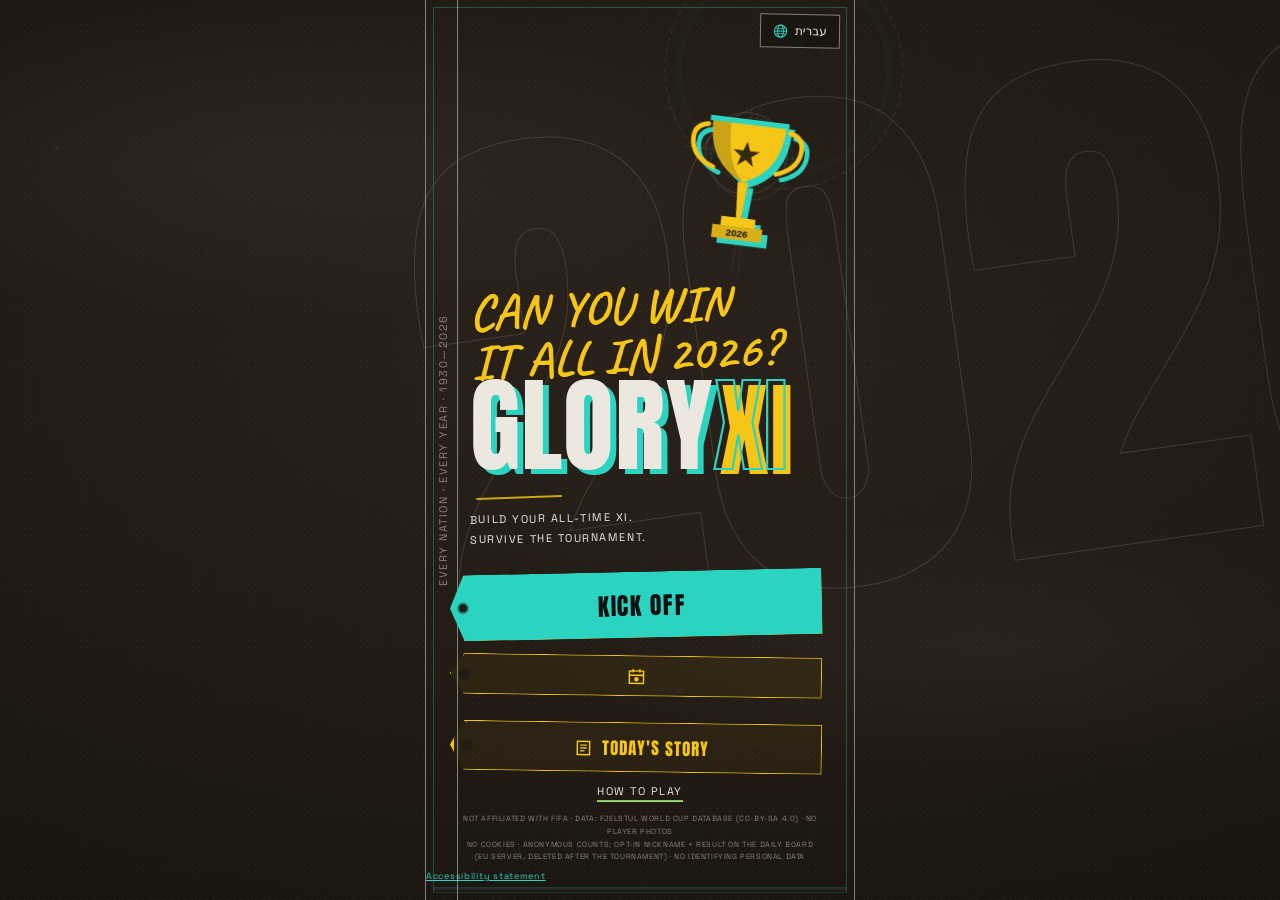
==== commit d2a2fed5: "Tournament stars always-open, home leaderboard link, 2026 goal-tendency - Result-screen Golden Boot " ====
--- a/index.html
+++ b/index.html
@@ -83,6 +83,7 @@
     <svg width="17" height="17" viewBox="0 0 18 18" aria-hidden="true"><rect x="1.5" y="3" width="15" height="13" fill="none" stroke="currentColor" stroke-width="1.6"/><line x1="1.5" y1="7.5" x2="16.5" y2="7.5" stroke="currentColor" stroke-width="1.6"/><line x1="5.5" y1="1" x2="5.5" y2="4.5" stroke="currentColor" stroke-width="1.6"/><line x1="12.5" y1="1" x2="12.5" y2="4.5" stroke="currentColor" stroke-width="1.6"/><circle cx="9" cy="11.8" r="2.4" fill="currentColor"/></svg>
     <span id="daily-btn-label"></span>
   </button>
+  <button id="home-board-link" class="home-board-link t-cap" hidden></button>
   <button id="story-btn" class="slab daily-strip story-strip" hidden>
     <svg width="17" height="17" viewBox="0 0 18 18" aria-hidden="true"><rect x="2.5" y="2" width="13" height="14" fill="none" stroke="currentColor" stroke-width="1.6"/><line x1="5.5" y1="6" x2="12.5" y2="6" stroke="currentColor" stroke-width="1.4"/><line x1="5.5" y1="9" x2="12.5" y2="9" stroke="currentColor" stroke-width="1.4"/><line x1="5.5" y1="12" x2="10" y2="12" stroke="currentColor" stroke-width="1.4"/></svg>
     <span id="story-btn-label"></span>
--- a/css/style.css
+++ b/css/style.css
@@ -798,14 +798,10 @@
 
 /* tournament stars — closed box, expands to full Golden Boot / Playmaker tables */
 .result-scorers { margin: 4px 16px 16px; }
-.rs-toggle { width: 100%; display: flex; align-items: center; gap: 10px; padding: 13px 15px;
-  background: rgba(237,232,223,0.05); border: 1px solid var(--hair); border-inline-start: 3px solid var(--gold);
-  color: var(--bone); cursor: pointer; text-align: start; font-family: inherit; }
-.rs-toggle-t { font-size: 12px; color: var(--gold); flex: 0 0 auto; }
-.rs-toggle-teaser { font-size: 12.5px; color: var(--grey); flex: 1 1 auto; overflow: hidden; text-overflow: ellipsis; white-space: nowrap; }
-.rs-chev { flex: 0 0 auto; width: 0; height: 0; border-inline-start: 5px solid transparent; border-inline-end: 5px solid transparent; border-top: 6px solid var(--gold); transition: transform .2s; }
-.rs-toggle.open .rs-chev { transform: rotate(180deg); }
-.rs-body { display: flex; gap: 12px; flex-wrap: wrap; padding: 12px 4px 4px; }
+.rs-head { font-size: 12px; color: var(--gold); padding: 11px 15px;
+  background: rgba(237,232,223,0.05); border: 1px solid var(--hair); border-inline-start: 3px solid var(--gold); }
+.rs-body { display: flex; gap: 12px; flex-wrap: wrap; padding: 12px 13px 13px;
+  background: rgba(237,232,223,0.02); border: 1px solid var(--hair); border-top: none; }
 .rs-col { flex: 1 1 200px; }
 .rs-h { font-size: 11px; color: var(--gold); margin-bottom: 7px; }
 .rs-col:nth-child(2) .rs-h { color: var(--hot); }
@@ -820,6 +816,10 @@
 .rs-row.rs-top .rs-rank { color: var(--gold); }
 .rs-goals { color: var(--gold); }
 .rs-assists { color: var(--hot); }
+/* direct "today's board" link on the home screen */
+.home-board-link { display: block; margin: 4px auto 0; padding: 5px 12px; background: none; border: none;
+  color: var(--gold); font-size: 12.5px; letter-spacing: 0.04em; font-family: inherit; cursor: pointer; }
+.home-board-link:active { opacity: 0.6; }
 .scoreboard.sb-final .sb-score { animation: pip-pop 320ms cubic-bezier(.2,2,.4,1); }
 #btn-next-match { margin-top: 12px; }
 #btn-next-match:not(:disabled) { animation: tag-sway 5.5s ease-in-out infinite, tag-tug 6s ease-in-out infinite; }
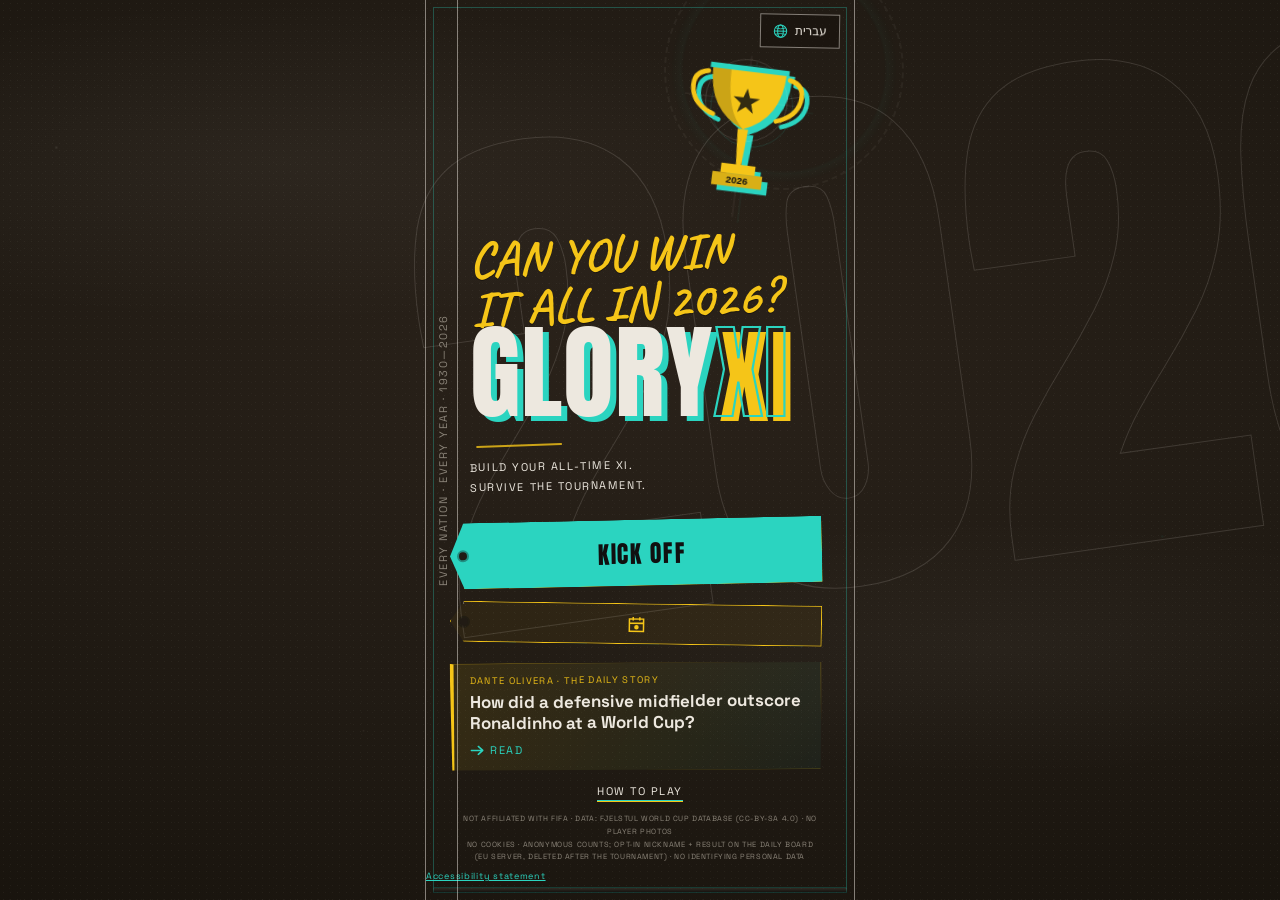
==== commit dd4f72a3: "Dante's stories: archive hub + curiosity-hook home button + Cape Verde - Home button now shows the l" ====
--- a/index.html
+++ b/index.html
@@ -84,9 +84,13 @@
     <span id="daily-btn-label"></span>
   </button>
   <button id="home-board-link" class="home-board-link t-cap" hidden></button>
-  <button id="story-btn" class="slab daily-strip story-strip" hidden>
-    <svg width="17" height="17" viewBox="0 0 18 18" aria-hidden="true"><rect x="2.5" y="2" width="13" height="14" fill="none" stroke="currentColor" stroke-width="1.6"/><line x1="5.5" y1="6" x2="12.5" y2="6" stroke="currentColor" stroke-width="1.4"/><line x1="5.5" y1="9" x2="12.5" y2="9" stroke="currentColor" stroke-width="1.4"/><line x1="5.5" y1="12" x2="10" y2="12" stroke="currentColor" stroke-width="1.4"/></svg>
-    <span id="story-btn-label"></span>
+  <button id="story-btn" class="story-card" hidden aria-label="Dante's daily story">
+    <span class="sc-kicker t-cap" id="story-btn-kicker"></span>
+    <span class="sc-hook" id="story-btn-hook"></span>
+    <span class="sc-cta t-cap" id="story-btn-cta">
+      <svg width="14" height="10" viewBox="0 0 14 10" aria-hidden="true"><path d="M1 5 H12 M8 1 L12.5 5 L8 9" stroke="currentColor" stroke-width="1.5" fill="none" stroke-linecap="round" stroke-linejoin="round"/></svg>
+      <span id="story-btn-cta-label"></span>
+    </span>
   </button>
   <button id="howto-link" class="t-cap" data-i18n="howto_link">HOW TO PLAY</button>
   <div class="footer-note t-cap" data-i18n="footer">Not affiliated with FIFA · Data: Fjelstul World Cup Database (CC-BY-SA 4.0) · No player photos<br>No cookies · anonymous play counts only (visits &amp; games) · no personal data</div>
@@ -392,6 +396,29 @@
   </button>
 </div>
 
+<!-- S-STORIES — Dante's archive hub: today's featured story + earlier cards -->
+<div id="s-stories" class="screen">
+  <div class="status-strip story-top">
+    <button id="stories-back-top" class="story-back-top" aria-label="Back">
+      <svg width="20" height="14" viewBox="0 0 20 14" aria-hidden="true"><path d="M7 1 L1 7 L7 13 M1 7 H19" stroke="currentColor" stroke-width="1.8" fill="none" stroke-linecap="round" stroke-linejoin="round"/></svg>
+      <span class="t-cap" id="stories-back-top-label"></span>
+    </button>
+    <div class="t-cap" id="stories-kicker"></div>
+  </div>
+  <div class="stories-scroll">
+    <button id="stories-feat" class="stories-feat">
+      <span class="sf-kicker t-cap" id="stories-feat-kicker"></span>
+      <span class="sf-hook" id="stories-feat-hook"></span>
+      <figure class="sf-hero"><img id="stories-feat-img" alt="" draggable="false"></figure>
+      <span class="sf-title" id="stories-feat-title"></span>
+      <span class="sf-dek" id="stories-feat-dek"></span>
+      <span class="sf-cta t-cap" id="stories-feat-cta"></span>
+    </button>
+    <div class="stories-arch-label t-cap" id="stories-arch-label" hidden></div>
+    <div id="stories-list" class="stories-list"></div>
+  </div>
+</div>
+
 <script type="module" src="./js/main.js"></script>
 <script defer src="./js/fx.js"></script>
 </body>
--- a/css/style.css
+++ b/css/style.css
@@ -1265,10 +1265,11 @@
 .board-sub { color: var(--grey, #9a8f80); margin: 4px 0 0; letter-spacing: 0.12em; }
 .board-state { color: var(--bone); padding: 22px 6px; font-family: 'Space Grotesk', system-ui, sans-serif; }
 .board-list { list-style: none; margin: 0; padding: 0; overflow-y: auto; flex: 1; }
-.board-li { display: flex; align-items: baseline; gap: 10px; padding: 11px 12px; border-bottom: 1px solid rgba(237,232,223,0.12); }
+.board-li { display: flex; flex-wrap: wrap; align-items: baseline; gap: 3px 10px; padding: 11px 12px; border-bottom: 1px solid rgba(237,232,223,0.12); }
 .board-li .b-rank { flex: 0 0 26px; font-family: var(--chalk); font-weight: 700; color: var(--hot); font-size: 19px; }
 .board-li .b-nick { flex: 1; min-width: 0; color: var(--bone); font-weight: 700; font-size: 16px; overflow: hidden; text-overflow: ellipsis; white-space: nowrap; }
 .board-li .b-det { flex: 0 0 auto; color: var(--grey, #9a8f80); font-family: 'Space Grotesk', system-ui, sans-serif; font-size: 12px; }
+.board-li .b-scorer { flex-basis: 100%; padding-inline-start: 36px; color: var(--gold); font-size: 11.5px; opacity: 0.92; }
 .board-li.me { background: rgba(245,197,24,0.14); border-inline-start: 3px solid var(--gold); }
 .board-li.me .b-nick { color: var(--gold); }
 .b-you { color: var(--gold); font-size: 9px; letter-spacing: 0.12em; margin-inline-start: 6px; }
--- a/css/story.css
+++ b/css/story.css
@@ -62,6 +62,54 @@
 /* s1 entry button — distinguish the story strip from the daily strip with a gold edge */
 .story-strip { border-inline-start: 4px solid var(--gold) !important; }
 
+/* ── s1 entry: Dante's daily story as a 2-line curiosity-hook card ── */
+.story-card {
+  display: block; width: calc(100% - 56px); margin: 6px 32px 0 24px;
+  position: relative; text-align: start;
+  background: linear-gradient(120deg, rgba(245,197,24,0.10), rgba(43,212,192,0.05));
+  border: 1px solid var(--gold-dim); border-inline-start: 4px solid var(--gold);
+  padding: 11px 16px 12px; rotate: -0.5deg;
+  clip-path: polygon(0 0, 100% 1.5%, 99.5% 100%, 0.5% 98.5%);
+}
+.story-card:active { opacity: 0.72; }
+.sc-kicker { display: block; color: var(--gold); font-size: 9.5px; opacity: 0.92; }
+.sc-hook { display: block; margin-top: 5px; font-size: 17px; line-height: 1.25; font-weight: 700; color: var(--bone); }
+.sc-cta { display: inline-flex; align-items: center; gap: 6px; margin-top: 8px; color: var(--hot); font-size: 11px; }
+[data-lang="he"] .sc-cta svg { scale: -1 1; }
+
+/* ── S-STORIES — Dante's archive hub ── */
+#s-stories.active { display: flex; flex-direction: column; height: 100vh; max-height: 100vh; overflow: hidden; }
+.stories-scroll { flex: 1 1 auto; overflow-y: auto; padding: 8px 20px 24px; -webkit-overflow-scrolling: touch; }
+
+/* featured = today's story: hook, hero, title, dek */
+.stories-feat {
+  display: block; width: 100%; text-align: start; position: relative;
+  background: linear-gradient(135deg, rgba(245,197,24,0.10), rgba(20,16,10,0.25));
+  border: 1px solid var(--gold-dim); border-inline-start: 5px solid var(--gold);
+  padding: 14px 16px 16px; margin-top: 4px;
+  clip-path: polygon(0 1%, 100% 0, 99% 99%, 1% 100%);
+}
+.stories-feat:active { opacity: 0.85; }
+.sf-kicker { display: block; color: var(--gold); font-size: 10px; }
+.sf-hook { display: block; margin-top: 7px; font-size: clamp(20px, 5.5vw, 26px); line-height: 1.18; font-weight: 800; color: var(--bone); }
+.sf-hero { margin: 13px 0 0; overflow: hidden; border: 1px solid rgba(237,232,223,0.12);
+  clip-path: polygon(0 2%, 5% 0, 100% 1%, 100% 98%, 95% 100%, 0 99%); }
+.sf-hero img { width: 100%; height: 190px; object-fit: cover; object-position: center 28%; display: block; }
+.sf-title { display: block; margin-top: 12px; font-family: 'Anton','Arial Narrow',sans-serif; font-weight: 400; font-size: 20px; line-height: 1.05; color: var(--gold); }
+.sf-dek { display: block; margin-top: 8px; font-size: 13.5px; font-style: italic; line-height: 1.5; color: var(--bone); opacity: 0.85; }
+.sf-cta { display: inline-block; margin-top: 13px; color: var(--ink); background: var(--gold); padding: 7px 16px; font-size: 12px; clip-path: polygon(3% 0, 100% 0, 97% 100%, 0 100%); }
+
+/* archive label + mini cards for earlier stories */
+.stories-arch-label { color: var(--gold); margin: 26px 0 12px; padding-top: 14px; border-top: 1px solid var(--hair); }
+.stories-list { display: flex; flex-direction: column; gap: 12px; }
+.story-mini { display: flex; align-items: stretch; width: 100%; text-align: start;
+  background: rgba(237,232,223,0.04); border: 1px solid var(--hair); overflow: hidden; min-height: 80px; }
+.story-mini:active { opacity: 0.7; }
+.sm-thumb { width: 80px; flex: 0 0 80px; object-fit: cover; align-self: stretch; border-inline-end: 1px solid var(--hair); }
+.sm-txt { display: flex; flex-direction: column; justify-content: center; gap: 5px; padding: 10px 13px; }
+.sm-hook { font-size: 14px; line-height: 1.3; font-weight: 700; color: var(--bone); }
+.sm-title { font-size: 11px; color: var(--gold); opacity: 0.85; }
+
 /* TODAY strip — gold marquee ticker across the screen, click to pause, with a diagonal cap */
 .today-strip { position: absolute; top: 108px; left: 0; right: 0; z-index: 7; height: 30px;
   display: flex; align-items: stretch; background: var(--gold); overflow: hidden;
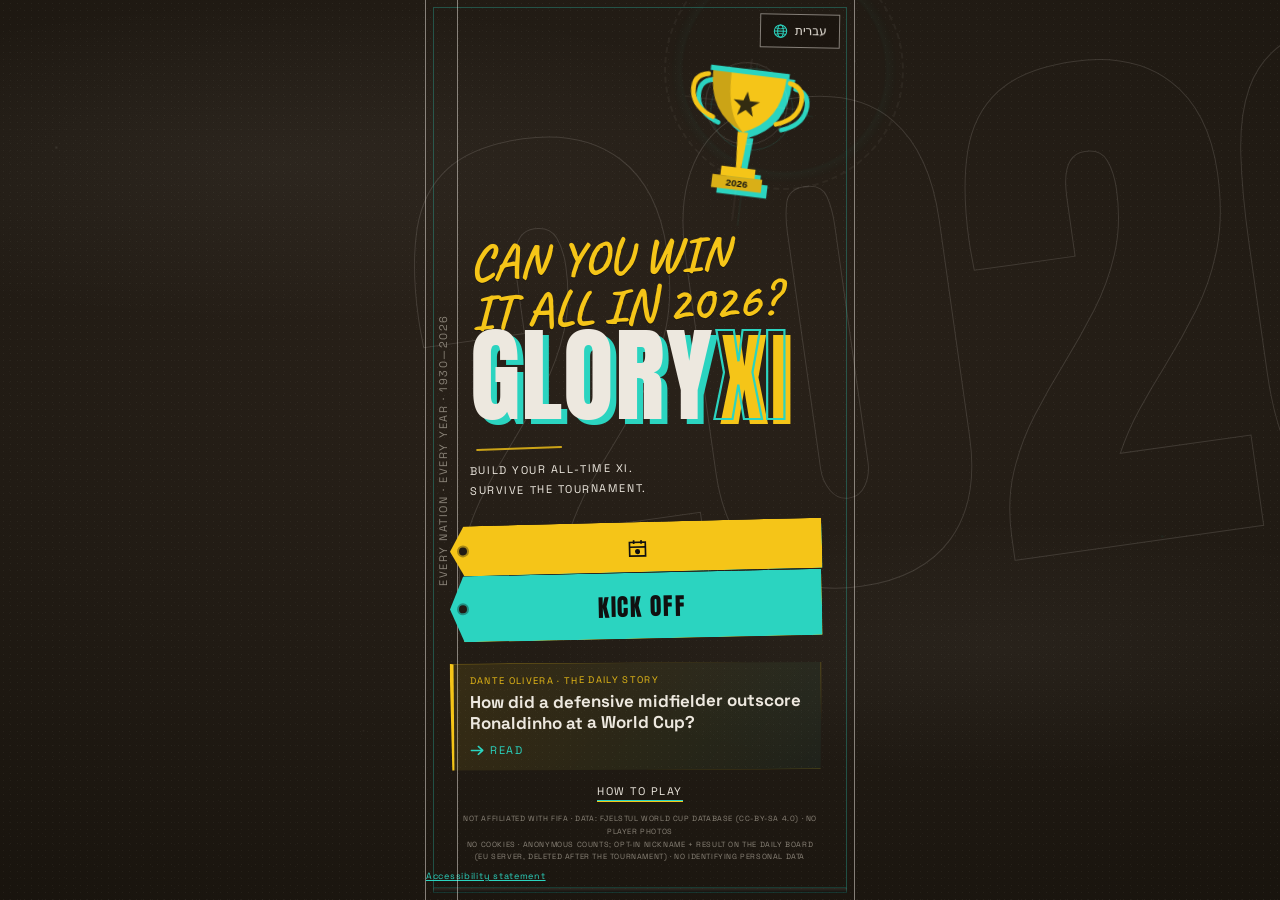
==== commit 134e2218: "Daily board: per-run entries + name-your-run; daily challenge as hero CTA The leaderboard is now a b" ====
--- a/index.html
+++ b/index.html
@@ -78,11 +78,14 @@
     <div class="s1-rule" aria-hidden="true"></div>
     <div class="s1-tag t-cap" data-i18n="s1tag">BUILD YOUR ALL-TIME XI.<br>SURVIVE THE TOURNAMENT.</div>
   </div>
+  <button id="daily-btn" class="slab slab-daily-hero" hidden>
+    <span class="dh-kicker t-cap" id="daily-btn-kicker"></span>
+    <span class="dh-main">
+      <svg width="19" height="19" viewBox="0 0 18 18" aria-hidden="true"><rect x="1.5" y="3" width="15" height="13" fill="none" stroke="currentColor" stroke-width="1.6"/><line x1="1.5" y1="7.5" x2="16.5" y2="7.5" stroke="currentColor" stroke-width="1.6"/><line x1="5.5" y1="1" x2="5.5" y2="4.5" stroke="currentColor" stroke-width="1.6"/><line x1="12.5" y1="1" x2="12.5" y2="4.5" stroke="currentColor" stroke-width="1.6"/><circle cx="9" cy="11.8" r="2.4" fill="currentColor"/></svg>
+      <span id="daily-btn-label"></span>
+    </span>
+  </button>
   <button id="btn-start" class="slab slab-hot" data-i18n="kickoff">KICK OFF</button>
-  <button id="daily-btn" class="slab daily-strip" hidden>
-    <svg width="17" height="17" viewBox="0 0 18 18" aria-hidden="true"><rect x="1.5" y="3" width="15" height="13" fill="none" stroke="currentColor" stroke-width="1.6"/><line x1="1.5" y1="7.5" x2="16.5" y2="7.5" stroke="currentColor" stroke-width="1.6"/><line x1="5.5" y1="1" x2="5.5" y2="4.5" stroke="currentColor" stroke-width="1.6"/><line x1="12.5" y1="1" x2="12.5" y2="4.5" stroke="currentColor" stroke-width="1.6"/><circle cx="9" cy="11.8" r="2.4" fill="currentColor"/></svg>
-    <span id="daily-btn-label"></span>
-  </button>
   <button id="home-board-link" class="home-board-link t-cap" hidden></button>
   <button id="story-btn" class="story-card" hidden aria-label="Dante's daily story">
     <span class="sc-kicker t-cap" id="story-btn-kicker"></span>
--- a/css/style.css
+++ b/css/style.css
@@ -1129,6 +1129,22 @@
   rotate: 0.8deg;
 }
 .daily-strip::before { rotate: -16deg; }
+
+/* the daily challenge as the hero CTA on the home sleeve — the fun mode comes first */
+.slab-daily-hero {
+  display: flex; flex-direction: column; align-items: center; gap: 4px;
+  background: var(--gold); color: var(--ink);
+  box-shadow: 6px 6px 0 var(--hot);
+  font-size: 26px; padding: 13px 14px 14px 26px;
+  rotate: -1.4deg;
+}
+.slab-daily-hero .dh-kicker {
+  font-size: 9px; letter-spacing: 0.13em; font-weight: 700;
+  color: var(--ink); opacity: 0.7; line-height: 1;
+}
+html[data-lang="he"] .slab-daily-hero .dh-kicker { font-size: 10.5px; letter-spacing: 0; }
+.slab-daily-hero .dh-main { display: flex; align-items: center; gap: 9px; line-height: 1; }
+.slab-daily-hero .dh-main svg { flex: none; }
 #s-daily { padding-bottom: 0; }
 .daily-head { padding: 18px 24px 10px; }
 .daily-big {
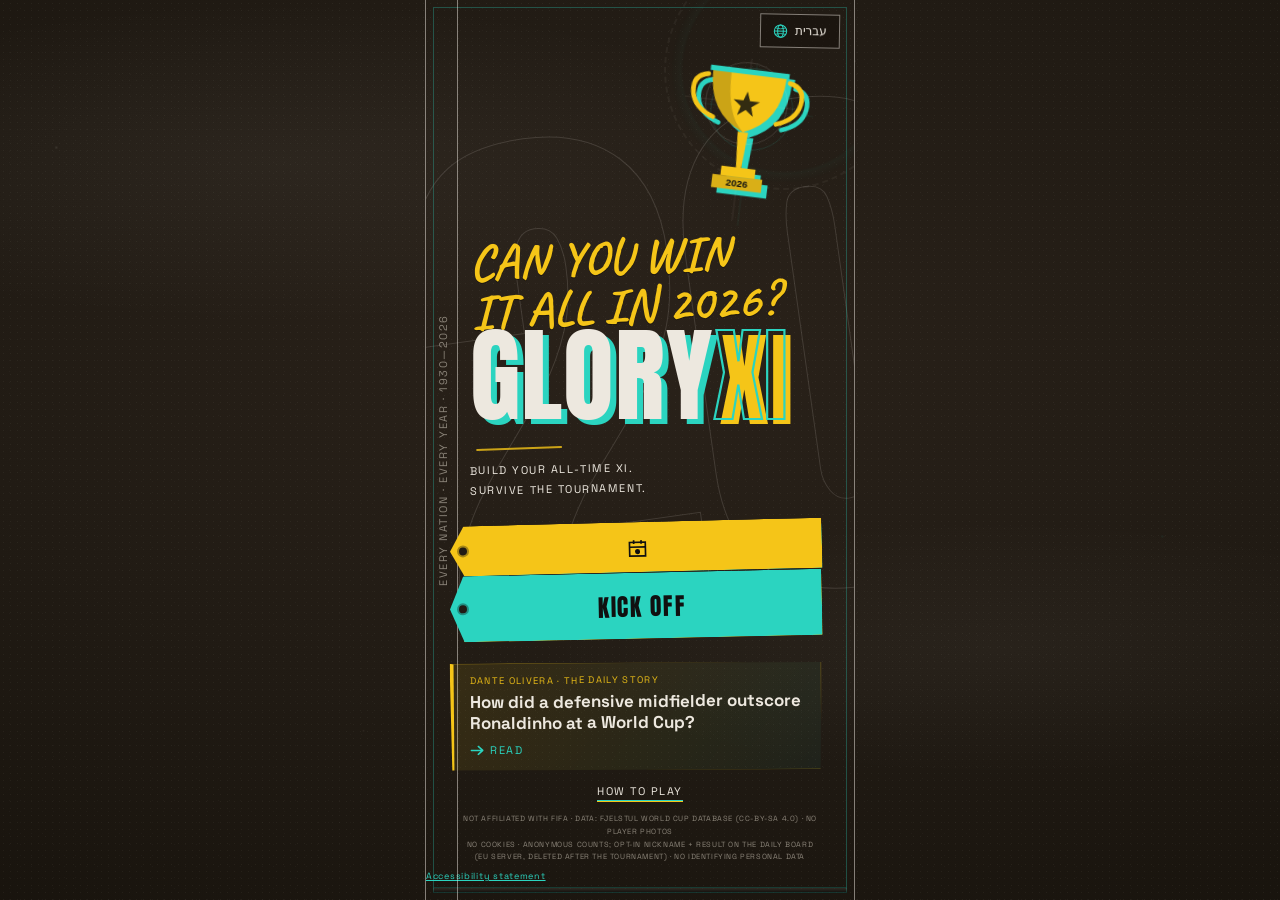
==== commit 4c0ed03d: "From luck to control: odds meters, GloryScore, almost-screen + swap, variance schedule, real 2026 ra" ====
--- a/index.html
+++ b/index.html
@@ -168,6 +168,7 @@
   <div class="board-head">
     <h2 id="board-title" class="board-title"></h2>
     <p id="board-sub" class="board-sub t-cap"></p>
+    <p id="board-best" class="board-best t-cap" hidden></p>
   </div>
   <div id="board-state" class="board-state" role="status"></div>
   <ol id="board-list" class="board-list" aria-label="Daily leaderboard"></ol>
@@ -228,6 +229,21 @@
   </div>
   <div class="hint-line t-cap" data-i18n="s3_hint">TAP A PLAYER, THEN TAP A POSITION</div>
   <div id="player-list" role="list" aria-label="Squad"></div>
+  <!-- live control meter: team lines (weak link in coral) + title odds as the XI fills -->
+  <div id="draft-meter" class="draft-meter" hidden>
+    <div class="dm-lines" aria-label="Team lines">
+      <div class="dm-line" data-line="def"><span class="dm-k t-cap" data-i18n="sp_def">DEF</span><span class="dm-bar"><i></i></span><span class="dm-val">50</span></div>
+      <div class="dm-line" data-line="mid"><span class="dm-k t-cap" data-i18n="sp_mid">MID</span><span class="dm-bar"><i></i></span><span class="dm-val">50</span></div>
+      <div class="dm-line" data-line="att"><span class="dm-k t-cap" data-i18n="sp_att">ATT</span><span class="dm-bar"><i></i></span><span class="dm-val">50</span></div>
+    </div>
+    <div id="dm-odds" class="dm-odds" hidden aria-live="polite">
+      <span class="dm-odds-cap t-cap" data-i18n="dm_odds">TITLE ODDS</span>
+      <span class="dm-odd"><span class="dm-odd-k t-cap" data-i18n="dm_champ">CHAMP</span><b id="dm-champ">–</b></span>
+      <span class="dm-odd"><span class="dm-odd-k t-cap" data-i18n="dm_final">FINAL</span><b id="dm-final">–</b></span>
+      <span class="dm-odd"><span class="dm-odd-k t-cap" data-i18n="dm_qf">QF+</span><b id="dm-qf">–</b></span>
+    </div>
+    <div id="dm-building" class="dm-building t-cap" data-i18n="dm_building" hidden>ODDS UNLOCK NEAR A FULL XI</div>
+  </div>
   <button id="board-toggle" class="board-strip">
     <svg width="22" height="15" viewBox="0 0 22 15" aria-hidden="true"><rect x="1" y="1" width="20" height="13" fill="none" stroke="#2BD4C0" stroke-width="1.3"/><line x1="11" y1="1" x2="11" y2="14" stroke="#2BD4C0" stroke-width="1.3"/><circle cx="11" cy="7.5" r="2.6" fill="none" stroke="#2BD4C0" stroke-width="1.3"/></svg>
     <span class="t-cap" data-i18n="board_see">SEE MY TEAM SO FAR</span>
@@ -303,6 +319,32 @@
     <div class="hint-line t-cap" data-i18n="s5_hint">TAP THE BUTTON TO PLAY EACH MATCH</div>
   </div>
   <div id="printer-feed" role="log" aria-live="polite"></div>
+  <div id="tactics-bar" hidden>
+    <div class="tac-opp">
+      <span class="tac-vs t-cap" data-i18n="tac_vs">NEXT</span>
+      <span id="tac-opp-name" class="tac-opp-name" dir="auto"></span>
+      <span id="tac-read" class="tac-read t-cap"></span>
+    </div>
+    <!-- the decision room: their lines on the left, YOUR live chance on the right -->
+    <div class="tac-matchup">
+      <div class="tac-opp-lines" id="tac-opp-lines" aria-label="Opponent lines"></div>
+      <div class="tac-win">
+        <b id="tac-win-pct" class="tac-win-pct">–</b>
+        <span class="tac-win-cap t-cap" id="tac-win-cap"></span>
+      </div>
+    </div>
+    <input id="tac-slider" class="tac-slider" type="range" min="0" max="100" value="50" step="1"
+           aria-label="match approach" aria-valuetext="balanced">
+    <div class="tac-ticks t-cap">
+      <span data-i18n="ment_bunker">BUNKER</span>
+      <span data-i18n="ment_def">DEFENSIVE</span>
+      <span data-i18n="ment_bal">BALANCED</span>
+      <span data-i18n="ment_atk">ATTACKING</span>
+      <span data-i18n="ment_allout">ALL-OUT</span>
+    </div>
+    <div id="tac-current" class="tac-current"></div>
+    <div class="tac-winhint t-cap" data-i18n="tac_winhint">YOUR CHANCE — MOVES WITH YOUR APPROACH</div>
+  </div>
   <button id="btn-next-match" class="slab slab-hot">RUN MATCH 1</button>
 </div>
 
@@ -315,6 +357,12 @@
     <div id="verdict-proof" class="verdict-proof" hidden></div>
     <div id="verdict-record" class="verdict-record"></div>
     <div id="verdict-avg" class="t-cap verdict-avg"></div>
+    <div id="verdict-glory" class="verdict-glory" hidden></div>
+    <button id="scoring-link" class="scoring-link t-cap" hidden data-i18n="gs_how">HOW IS GLORYSCORE EARNED?</button>
+  </div>
+  <div id="loss-summary" class="loss-summary" hidden>
+    <div id="loss-peak" class="loss-row loss-peak"></div>
+    <div id="loss-weak" class="loss-row loss-weak"></div>
   </div>
   <div class="t-cap tracklist-label" data-i18n="xi_label">YOUR ALL-TIME XI</div>
   <div class="result-pitch">
@@ -340,6 +388,7 @@
       <p id="lb-note" class="lb-note" data-i18n="lb_note">A nickname + your result only, for the daily board. Pick a name that doesn't identify you. No tracking.</p>
     </div>
   </div>
+  <button id="btn-swap" class="slab slab-gold btn-swap" hidden data-i18n="sw_cta">SWAP ONE &amp; RUN IT BACK</button>
   <div class="action-row">
     <button id="btn-share" class="slab slab-hot" data-i18n="share">SHARE</button>
     <button id="btn-again" class="slab slab-line" data-i18n="again">PLAY AGAIN</button>
@@ -352,6 +401,50 @@
       <svg width="22" height="14" viewBox="0 0 22 14" aria-hidden="true"><path d="M1.5 8 q9 -7 17 -3.5 M14 1.5 l5.2 3.1 l-5.8 2.6" fill="none" stroke="currentColor" stroke-width="2" stroke-linecap="round" stroke-linejoin="round"/></svg>
     </span>
   </a>
+</div>
+
+<!-- S-GUIDE — how it works (meters, odds, tactics, end screen, GloryScore) -->
+<div id="s-guide" class="screen">
+  <div class="status-strip story-top">
+    <button id="guide-back" class="story-back-top" aria-label="Back">
+      <svg width="20" height="14" viewBox="0 0 20 14" aria-hidden="true"><path d="M7 1 L1 7 L7 13 M1 7 H19" stroke="currentColor" stroke-width="1.8" fill="none" stroke-linecap="round" stroke-linejoin="round"/></svg>
+      <span class="t-cap" id="guide-back-label"></span>
+    </button>
+    <div class="t-cap" id="guide-kicker"></div>
+  </div>
+  <div class="guide-scroll" id="guide-scroll">
+    <div class="guide-title" id="guide-title"></div>
+    <div id="guide-sections"></div>
+  </div>
+</div>
+
+<!-- S-SWAP — swap one player & run it back (Sprint 3) -->
+<div id="s-swap" class="screen">
+  <div class="status-strip">
+    <div class="t-cap" data-i18n="sw_kicker">RUN IT BACK</div>
+  </div>
+  <div class="swap-head">
+    <div class="swap-title" data-i18n="sw_title">SWAP ONE.<br>GO AGAIN.</div>
+    <div class="t-cap swap-sub" id="swap-sub"></div>
+  </div>
+  <div class="board-pitch swap-pitch">
+    <svg viewBox="0 0 375 520" preserveAspectRatio="none" class="pitch-lines" aria-hidden="true">
+      <rect x="12" y="12" width="351" height="496" fill="none" stroke="#EDE8DF" stroke-width="1"/>
+      <line x1="12" y1="260" x2="363" y2="260" stroke="#EDE8DF" stroke-width="1"/>
+      <circle cx="187.5" cy="260" r="46" fill="none" stroke="#EDE8DF" stroke-width="1"/>
+      <rect x="97" y="12" width="181" height="58" fill="none" stroke="#EDE8DF" stroke-width="1"/>
+      <rect x="97" y="450" width="181" height="58" fill="none" stroke="#EDE8DF" stroke-width="1"/>
+    </svg>
+    <div id="swap-slots"></div>
+  </div>
+  <div class="swap-tray">
+    <div class="t-cap swap-pick-label" id="swap-pick-label"></div>
+    <div id="swap-options" class="swap-options"></div>
+  </div>
+  <button id="swap-cancel" class="board-strip board-strip-close">
+    <span class="t-cap" data-i18n="sw_cancel">BACK TO THE RESULT</span>
+    <svg width="14" height="10" viewBox="0 0 14 10" aria-hidden="true"><path d="M1 1 L7 8 L13 1" stroke="#EDE8DF" stroke-width="1.5" fill="none"/></svg>
+  </button>
 </div>
 
 <!-- S-STORY — Dante's daily article reader -->
--- a/css/style.css
+++ b/css/style.css
@@ -144,7 +144,7 @@
 @keyframes moon-turn { to { rotate: 360deg; } }
 
 /* ── S1 — the front page, exploded ───────────────────────── */
-#s1 { padding: 0 0 18px; }
+#s1 { padding: 0 0 18px; overflow-y: auto; -webkit-overflow-scrolling: touch; }
 /* giant ghost year — deepest layer, big parallax travel */
 #s1::before {
   content: '2026'; position: absolute; top: 5%; left: -4%;
@@ -1290,3 +1290,195 @@
 .board-li.me .b-nick { color: var(--gold); }
 .b-you { color: var(--gold); font-size: 9px; letter-spacing: 0.12em; margin-inline-start: 6px; }
 .board-foot { color: var(--grey, #9a8f80); text-align: center; padding: 14px; letter-spacing: 0.1em; border: none; }
+
+/* ── per-match tactics bar — mentality slider + opponent read (S5) ───────────── */
+#tactics-bar {
+  margin: 10px auto 2px; max-width: 520px; padding: 13px 16px 15px;
+  border: 1px solid rgba(237,232,223,0.16); border-radius: 14px;
+  background: linear-gradient(180deg, rgba(43,212,192,0.06), rgba(16,16,16,0.25));
+}
+.tac-opp { display: flex; align-items: baseline; justify-content: center; gap: 9px; margin-bottom: 11px; flex-wrap: wrap; }
+.tac-vs { color: var(--grey); font-size: 11px; }
+.tac-opp-name { color: var(--bone); font-weight: 700; font-size: 16px; }
+.tac-read { font-size: 10.5px; padding: 2px 9px; border-radius: 20px; border: 1px solid currentColor; }
+.read-favorite { color: var(--hot); }
+.read-even { color: var(--gold); }
+.read-underdog { color: var(--warn); }
+.tac-slider {
+  -webkit-appearance: none; appearance: none; width: 100%; height: 8px; border-radius: 8px;
+  background: linear-gradient(90deg, var(--warn) 0%, var(--grey) 50%, var(--hot) 100%);
+  outline: none; cursor: pointer; margin: 4px 0 2px;
+}
+.tac-slider::-webkit-slider-thumb {
+  -webkit-appearance: none; appearance: none; width: 26px; height: 26px; border-radius: 50%;
+  background: var(--bone); border: 3px solid var(--hot); box-shadow: 0 2px 7px rgba(0,0,0,0.5); cursor: grab;
+}
+.tac-slider::-moz-range-thumb {
+  width: 23px; height: 23px; border-radius: 50%; background: var(--bone);
+  border: 3px solid var(--hot); box-shadow: 0 2px 7px rgba(0,0,0,0.5); cursor: grab;
+}
+.tac-slider:focus-visible { box-shadow: 0 0 0 3px rgba(43,212,192,0.35); }
+.tac-ticks { display: flex; justify-content: space-between; margin-top: 7px; color: var(--grey); font-size: 8.5px; letter-spacing: .02em; }
+.tac-ticks span { flex: 1; text-align: center; }
+.tac-ticks span:first-child { text-align: right; }
+.tac-ticks span:last-child { text-align: left; }
+.tac-current { text-align: center; margin-top: 9px; color: var(--hot); font-weight: 700; font-size: 14px; }
+
+/* ── Sprint 1: decision room — opponent lines + live win/advance % ───────────── */
+.tac-matchup { display: flex; align-items: center; justify-content: space-between; gap: 14px; margin-bottom: 9px; }
+.tac-opp-lines { display: flex; gap: 13px; flex-wrap: wrap; }
+.tac-ol { display: inline-flex; align-items: baseline; gap: 4px; }
+.tac-ol i { font-style: normal; font-size: 8.5px; letter-spacing: 0.1em; color: var(--grey); }
+.tac-ol b { font-family: 'Anton', 'Arial Narrow', sans-serif; font-size: 16px; color: var(--bone); font-variant-numeric: tabular-nums; }
+.tac-win { text-align: center; flex-shrink: 0; }
+.tac-win-pct {
+  display: block; font-family: 'Anton', 'Arial Narrow', sans-serif;
+  font-size: 31px; line-height: 1; color: var(--bone);
+  font-variant-numeric: tabular-nums; transition: color 160ms ease;
+}
+.tac-win-pct.wp-fav { color: var(--hot); }
+.tac-win-pct.wp-even { color: var(--gold); }
+.tac-win-pct.wp-dog { color: var(--warn); }
+.tac-win-cap { display: block; margin-top: 2px; font-size: 8.5px; letter-spacing: 0.14em; color: var(--grey); }
+.tac-winhint { text-align: center; margin-top: 7px; font-size: 8.5px; letter-spacing: 0.1em; color: var(--grey); opacity: 0.75; }
+
+/* ── Sprint 1: live control meter pinned under the squad sheet ───────────────── */
+.draft-meter {
+  flex-shrink: 0; padding: 9px 16px 8px;
+  border-top: 1px solid rgba(43,212,192,0.28);
+  background: linear-gradient(180deg, rgba(43,212,192,0.07), rgba(16,16,16,0.34));
+}
+.dm-lines { display: flex; gap: 14px; }
+.dm-line { flex: 1; display: flex; align-items: center; gap: 7px; min-width: 0; }
+.dm-k { font-size: 9px; letter-spacing: 0.1em; color: var(--grey); flex-shrink: 0; min-width: 26px; }
+.dm-bar { flex: 1; height: 6px; background: rgba(237,232,223,0.13); min-width: 16px; }
+.dm-bar i { display: block; height: 100%; width: 50%; background: var(--grey); transition: width 300ms cubic-bezier(.2,1,.3,1); }
+.dm-val {
+  font-family: 'Anton', 'Arial Narrow', sans-serif; font-size: 16px; color: var(--bone);
+  min-width: 22px; text-align: right; font-variant-numeric: tabular-nums;
+}
+.dm-line.tier-good .dm-bar i { background: var(--hot); }
+.dm-line.tier-good .dm-val { color: var(--hot); }
+.dm-line.tier-mid .dm-bar i { background: var(--gold); }
+.dm-line.tier-mid .dm-val { color: var(--gold); }
+.dm-line.tier-low .dm-bar i { background: var(--warn); }
+.dm-line.tier-low .dm-val { color: var(--warn); }
+.dm-line.dm-weak .dm-k { color: var(--warn); font-weight: 700; }
+.dm-odds { display: flex; align-items: center; gap: 11px; margin-top: 8px; flex-wrap: wrap; transition: opacity 180ms ease; }
+.dm-odds.dm-pending { opacity: 0.45; }
+.dm-odds-cap { font-size: 8.5px; letter-spacing: 0.14em; color: var(--gold); }
+.dm-odd { display: inline-flex; align-items: baseline; gap: 5px; }
+.dm-odd-k { font-size: 8.5px; letter-spacing: 0.1em; color: var(--grey); }
+.dm-odd b { font-family: 'Anton', 'Arial Narrow', sans-serif; font-size: 15px; color: var(--bone); font-variant-numeric: tabular-nums; }
+.dm-odd:first-of-type b { color: var(--gold); }
+.dm-building { margin-top: 7px; font-size: 8.5px; letter-spacing: 0.12em; color: var(--grey); opacity: 0.8; }
+
+/* ── Sprint 2: GloryScore on the result screen + the daily board ─────────────── */
+.verdict-glory { margin-top: 10px; display: inline-flex; align-items: baseline; gap: 9px; flex-wrap: wrap; }
+.verdict-glory[hidden] { display: none; }
+.vg-lab { font-size: 9px; letter-spacing: 0.18em; color: var(--grey); }
+.vg-val {
+  font-family: 'Anton', 'Arial Narrow', sans-serif; font-size: 31px; line-height: 1;
+  color: var(--gold); font-variant-numeric: tabular-nums;
+}
+.vg-best { font-size: 10px; letter-spacing: 0.1em; color: var(--grey); }
+.vg-best.vg-new { color: var(--hot); font-weight: 700; }
+#s6.champion .vg-val { color: var(--ink); }
+#s6.champion .vg-lab, #s6.champion .vg-best { color: rgba(16,16,16,0.6); }
+#s6.champion .vg-best.vg-new { color: var(--ink); font-weight: 800; }
+
+.board-best { color: var(--hot); margin: 4px 0 0; letter-spacing: 0.1em; font-weight: 700; }
+.board-best[hidden] { display: none; }
+.board-li .b-glory {
+  flex: 0 0 auto; font-family: 'Anton', 'Arial Narrow', sans-serif;
+  font-size: 22px; line-height: 1; color: var(--gold); font-variant-numeric: tabular-nums;
+}
+.board-li .b-det { flex-basis: 100%; padding-inline-start: 36px; margin-top: 1px; }
+.board-li.me .b-glory { color: var(--gold); }
+
+/* ── Sprint 3: "almost" loss framing + swap & replay ─────────────────────────── */
+.loss-summary { padding: 2px 22px 0; }
+.loss-summary[hidden] { display: none; }
+.loss-row {
+  font-family: 'Space Grotesk', system-ui, sans-serif; font-size: 12.5px; line-height: 1.4;
+  letter-spacing: 0.01em; margin-top: 6px; padding-inline-start: 12px;
+  border-inline-start: 3px solid var(--hair);
+}
+.loss-peak { color: var(--bone); font-weight: 700; border-inline-start-color: var(--gold); }
+.loss-weak { color: var(--warn); border-inline-start-color: var(--warn); }
+.btn-swap { margin-top: 14px; }
+
+#s-swap { padding-bottom: 0; }
+.swap-head { padding: 8px 22px 2px; flex-shrink: 0; }
+.swap-title {
+  font-family: var(--chalk); font-weight: 700; font-size: clamp(30px, 9vw, 44px);
+  line-height: 0.92; color: var(--bone); rotate: -1.5deg; width: fit-content;
+}
+.swap-sub { color: var(--warn); margin-top: 6px; letter-spacing: 0.06em; }
+.swap-pitch { flex: 1 1 auto; min-height: 140px; position: relative; margin: 8px 14px; }
+.swap-pitch #swap-slots { position: absolute; inset: 0; }
+.swap-pitch .b-slot.filled { cursor: pointer; }
+.swap-pitch .b-slot.swap-target .b-fill {
+  outline: 2.5px solid var(--gold); outline-offset: 3px; border-radius: 7px;
+  box-shadow: 0 0 0 6px rgba(245,197,24,0.18);
+}
+.swap-tray { flex: 0 0 auto; max-height: 46vh; overflow-y: auto; padding: 6px 16px 10px; border-top: 1px solid rgba(245,197,24,0.28); background: linear-gradient(180deg, rgba(245,197,24,0.05), rgba(16,16,16,0.3)); }
+.swap-pick-label { color: var(--gold); letter-spacing: 0.08em; margin: 4px 0 8px; }
+.swap-options { display: flex; flex-direction: column; gap: 8px; }
+.swap-none { color: var(--grey); padding: 14px 0; text-align: center; }
+.swap-opt {
+  display: flex; align-items: center; gap: 10px 14px; flex-wrap: wrap;
+  width: 100%; text-align: start; padding: 10px 12px;
+  background: rgba(16,16,16,0.5); border: 1px solid var(--hair);
+  box-shadow: 3px 3px 0 var(--gold-dim);
+}
+.swap-opt:active { translate: 1px 1px; box-shadow: 1px 1px 0 var(--gold-dim); }
+.so-top { display: flex; align-items: center; gap: 8px; flex: 1 1 auto; min-width: 0; }
+.so-flag { width: 24px; height: 16px; object-fit: cover; border: 1px solid var(--hair); flex-shrink: 0; }
+.so-name { font-family: 'Anton', 'Arial Narrow', sans-serif; font-size: 18px; color: var(--bone); letter-spacing: 0.02em; overflow: hidden; text-overflow: ellipsis; white-space: nowrap; }
+.so-rate {
+  font-family: 'Anton', 'Arial Narrow', sans-serif; font-size: 16px; color: var(--paper);
+  background: var(--hot); padding: 1px 8px 0; clip-path: polygon(0 50%, 6px 0, 100% 0, 100% 100%, 6px 100%);
+  flex-shrink: 0; font-variant-numeric: tabular-nums;
+}
+.so-line, .so-odds { font-family: 'Space Grotesk', system-ui, sans-serif; font-size: 12px; color: var(--bone); white-space: nowrap; }
+.so-line i, .so-odds i { font-style: normal; font-size: 8.5px; letter-spacing: 0.1em; color: var(--grey); margin-inline-end: 3px; }
+.so-line em { font-style: normal; font-weight: 700; }
+.so-line em.up, .so-odds-v.up { color: var(--hot); }
+.so-line em.dn, .so-odds-v.dn { color: var(--warn); }
+.so-odds-v { font-weight: 700; }
+
+/* ── explainer / how-it-works screen ────────────────────────────────────────── */
+#s-guide { padding-bottom: 0; }
+.guide-scroll { flex: 1; overflow-y: auto; padding: 12px 20px 44px; }
+.guide-title {
+  font-family: var(--chalk); font-weight: 700; font-size: clamp(34px, 10vw, 50px);
+  line-height: .9; color: var(--bone); margin: 6px 0 16px; rotate: -1.2deg; width: fit-content;
+}
+.guide-sec { padding: 15px 0; border-top: 1px solid rgba(237,232,223,.14); }
+.guide-sec:first-child { border-top: none; }
+.guide-sec-head { display: flex; align-items: center; gap: 11px; margin-bottom: 10px; }
+.guide-num {
+  font-family: 'Anton', 'Arial Narrow', sans-serif; font-size: 14px; color: var(--ink);
+  background: var(--hot); width: 26px; height: 26px; border-radius: 50%;
+  display: flex; align-items: center; justify-content: center; rotate: -6deg; flex-shrink: 0;
+}
+.guide-h { font-family: 'Anton', 'Arial Narrow', sans-serif; font-weight: 400; font-size: 22px; color: var(--bone); margin: 0; letter-spacing: .02em; }
+.guide-art { background: rgba(16,16,16,.45); border: 1px solid var(--hair); border-radius: 10px; padding: 8px 12px; margin-bottom: 10px; }
+.guide-art svg { width: 100%; height: auto; display: block; max-height: 56px; }
+.guide-b { margin: 0; font-size: 15px; line-height: 1.65; color: #cad9d5; font-weight: 300; }
+/* GloryScore points as a little league ladder */
+.guide-score { margin-top: 12px; border: 1px solid var(--gold-dim); border-radius: 10px; overflow: hidden; }
+.gsc-row { display: flex; align-items: center; justify-content: space-between; padding: 8px 14px; border-bottom: 1px solid rgba(237,232,223,.1); }
+.gsc-stage { font-family: 'Space Grotesk', system-ui, sans-serif; font-size: 13px; color: var(--bone); letter-spacing: .03em; }
+.gsc-pts { font-family: 'Anton', 'Arial Narrow', sans-serif; font-size: 20px; color: var(--gold); font-variant-numeric: tabular-nums; }
+.gsc-champ { background: rgba(245,197,24,.12); }
+.gsc-champ .gsc-stage { color: var(--gold); font-weight: 700; }
+.gsc-gd { padding: 9px 14px; font-size: 12.5px; color: var(--hot); border-bottom: 1px solid rgba(237,232,223,.1); }
+.gsc-ex { padding: 10px 14px; font-size: 12.5px; color: var(--grey); line-height: 1.55; }
+.home-guide-link { display: block; }
+.scoring-link {
+  display: inline-block; margin-top: 10px; background: none; border: none; cursor: pointer;
+  color: var(--hot); font-size: 11px; letter-spacing: .08em; text-decoration: underline; text-underline-offset: 3px; padding: 0;
+}
+.scoring-link[hidden] { display: none; }
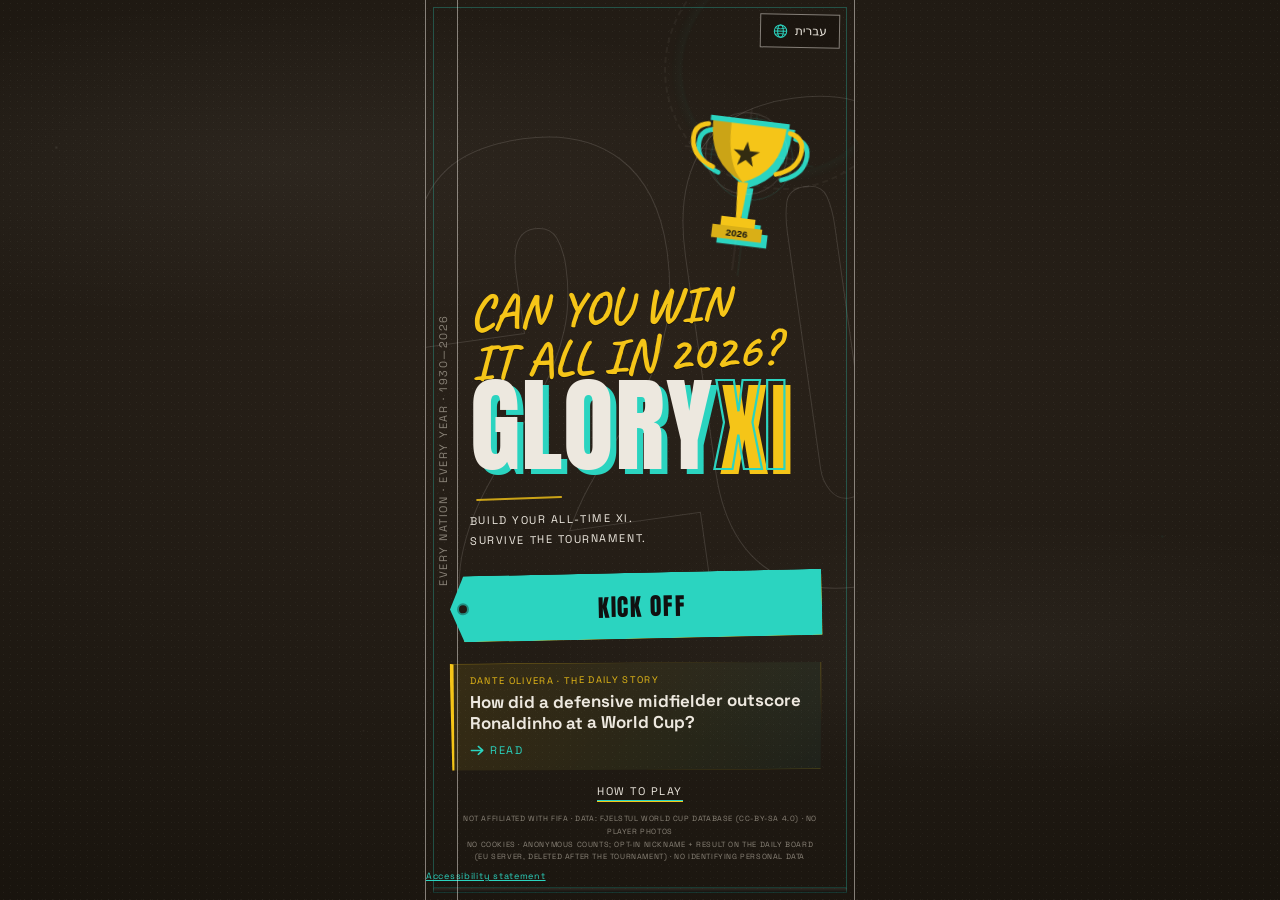
==== commit 70c71599: "Day 10: Childhood World Cup — pick your first World Cup, XI drawn only from it Turns day 10 from an " ====
--- a/index.html
+++ b/index.html
@@ -190,6 +190,18 @@
   <div id="legend-list" role="list" aria-label="Legends"></div>
 </div>
 
+<!-- S-PICKYEAR — day 10: choose the World Cup your XI is drawn from -->
+<div id="s-pickyear" class="screen">
+  <div class="status-strip">
+    <div class="t-cap legend-kicker" data-i18n="picky_kicker">STEP 1 · YOUR WORLD CUP</div>
+  </div>
+  <div class="legend-head">
+    <div class="legend-title" data-i18n="picky_title">CHILDHOOD<br>WORLD CUP</div>
+    <div class="t-cap legend-sub" data-i18n="picky_sub">WHICH WORLD CUP DO YOU REMEMBER FIRST? YOUR ENTIRE XI IS DRAWN ONLY FROM IT.</div>
+  </div>
+  <div id="pickyear-grid" role="list" aria-label="World Cups"></div>
+</div>
+
 <!-- S2 — THE DRAW (auto split-flap) -->
 <div id="s2" class="screen">
   <div class="s2-spine t-cap" aria-hidden="true" data-i18n="s2_spine">THE DRAW</div>
--- a/css/style.css
+++ b/css/style.css
@@ -906,6 +906,28 @@
   rotate: -1.2deg; width: fit-content;
 }
 .legend-sub { margin-top: 8px; line-height: 1.7; }
+
+/* S-PICKYEAR — day 10 World Cup chooser: chalk tiles on the board */
+#pickyear-grid {
+  flex: 1; overflow-y: auto; align-content: start;
+  display: grid; grid-template-columns: repeat(3, 1fr); gap: 9px;
+  padding: 14px 16px 22px;
+}
+.pick-year {
+  display: flex; flex-direction: column; align-items: center; justify-content: center;
+  gap: 2px; min-height: 76px; padding: 10px 6px 8px; cursor: pointer;
+  background: transparent; color: var(--bone);
+  border: 1.5px solid rgba(245,197,24,0.55);
+  box-shadow: 3px 3px 0 var(--gold-dim); rotate: -0.6deg;
+  transition: border-color 120ms;
+}
+.pick-year:nth-child(even) { rotate: 0.7deg; }
+.pick-year:active { translate: 2px 2px; box-shadow: 1px 1px 0 var(--gold-dim); }
+.pick-year:hover, .pick-year:focus-visible { border-color: var(--hot); }
+.pick-year:focus-visible { outline: 2px solid var(--hot); outline-offset: 2px; }
+.py-year { font-family: var(--chalk); font-weight: 700; font-size: 34px; line-height: 1; color: var(--gold); }
+.py-host { font-size: 10.5px; opacity: 0.7; }
+
 #legend-list { flex: 1; overflow-y: auto; padding: 0 0 8px 10px; }
 /* chalk-outline rating tag (not a solid plate) — analytical, drawn */
 #legend-list .p-rating {
@@ -1286,6 +1308,9 @@
 .board-li .b-nick { flex: 1; min-width: 0; color: var(--bone); font-weight: 700; font-size: 16px; overflow: hidden; text-overflow: ellipsis; white-space: nowrap; }
 .board-li .b-det { flex: 0 0 auto; color: var(--grey, #9a8f80); font-family: 'Space Grotesk', system-ui, sans-serif; font-size: 12px; }
 .board-li .b-scorer { flex-basis: 100%; padding-inline-start: 36px; color: var(--gold); font-size: 11.5px; opacity: 0.92; }
+.board-li .b-wc { flex-basis: 100%; margin: 3px 0 0; margin-inline-start: 36px; align-self: start; width: fit-content;
+  background: rgba(43,212,192,0.16); color: var(--hot); border: 1px solid rgba(43,212,192,0.5);
+  padding: 1px 9px 2px; font-weight: 700; font-size: 11.5px; }
 .board-li.me { background: rgba(245,197,24,0.14); border-inline-start: 3px solid var(--gold); }
 .board-li.me .b-nick { color: var(--gold); }
 .b-you { color: var(--gold); font-size: 9px; letter-spacing: 0.12em; margin-inline-start: 6px; }
@@ -1386,6 +1411,11 @@
 #s6.champion .vg-val { color: var(--ink); }
 #s6.champion .vg-lab, #s6.champion .vg-best { color: rgba(16,16,16,0.6); }
 #s6.champion .vg-best.vg-new { color: var(--ink); font-weight: 800; }
+/* Day 9 weakness multiplier, surfaced on its own line under the GloryScore */
+.vg-mult { flex-basis: 100%; font-size: 10px; letter-spacing: 0.08em; color: var(--grey); margin-top: 2px; }
+.vg-mult.vg-mult-on { color: var(--gold); font-weight: 700; }
+#s6.champion .vg-mult { color: rgba(16,16,16,0.6); }
+#s6.champion .vg-mult.vg-mult-on { color: var(--ink); }
 
 .board-best { color: var(--hot); margin: 4px 0 0; letter-spacing: 0.1em; font-weight: 700; }
 .board-best[hidden] { display: none; }
@@ -1407,6 +1437,10 @@
 .loss-peak { color: var(--bone); font-weight: 700; border-inline-start-color: var(--gold); }
 .loss-weak { color: var(--warn); border-inline-start-color: var(--warn); }
 .btn-swap { margin-top: 14px; }
+/* .slab sets display:block (line ~223), which overrides the [hidden] UA default,
+   so a hidden slab button stayed visible — this is what let the run-it-back cap be
+   bypassed (swap button never actually disappeared). Also fixes the daily CTA. */
+.slab[hidden] { display: none; }
 
 #s-swap { padding-bottom: 0; }
 .swap-head { padding: 8px 22px 2px; flex-shrink: 0; }
